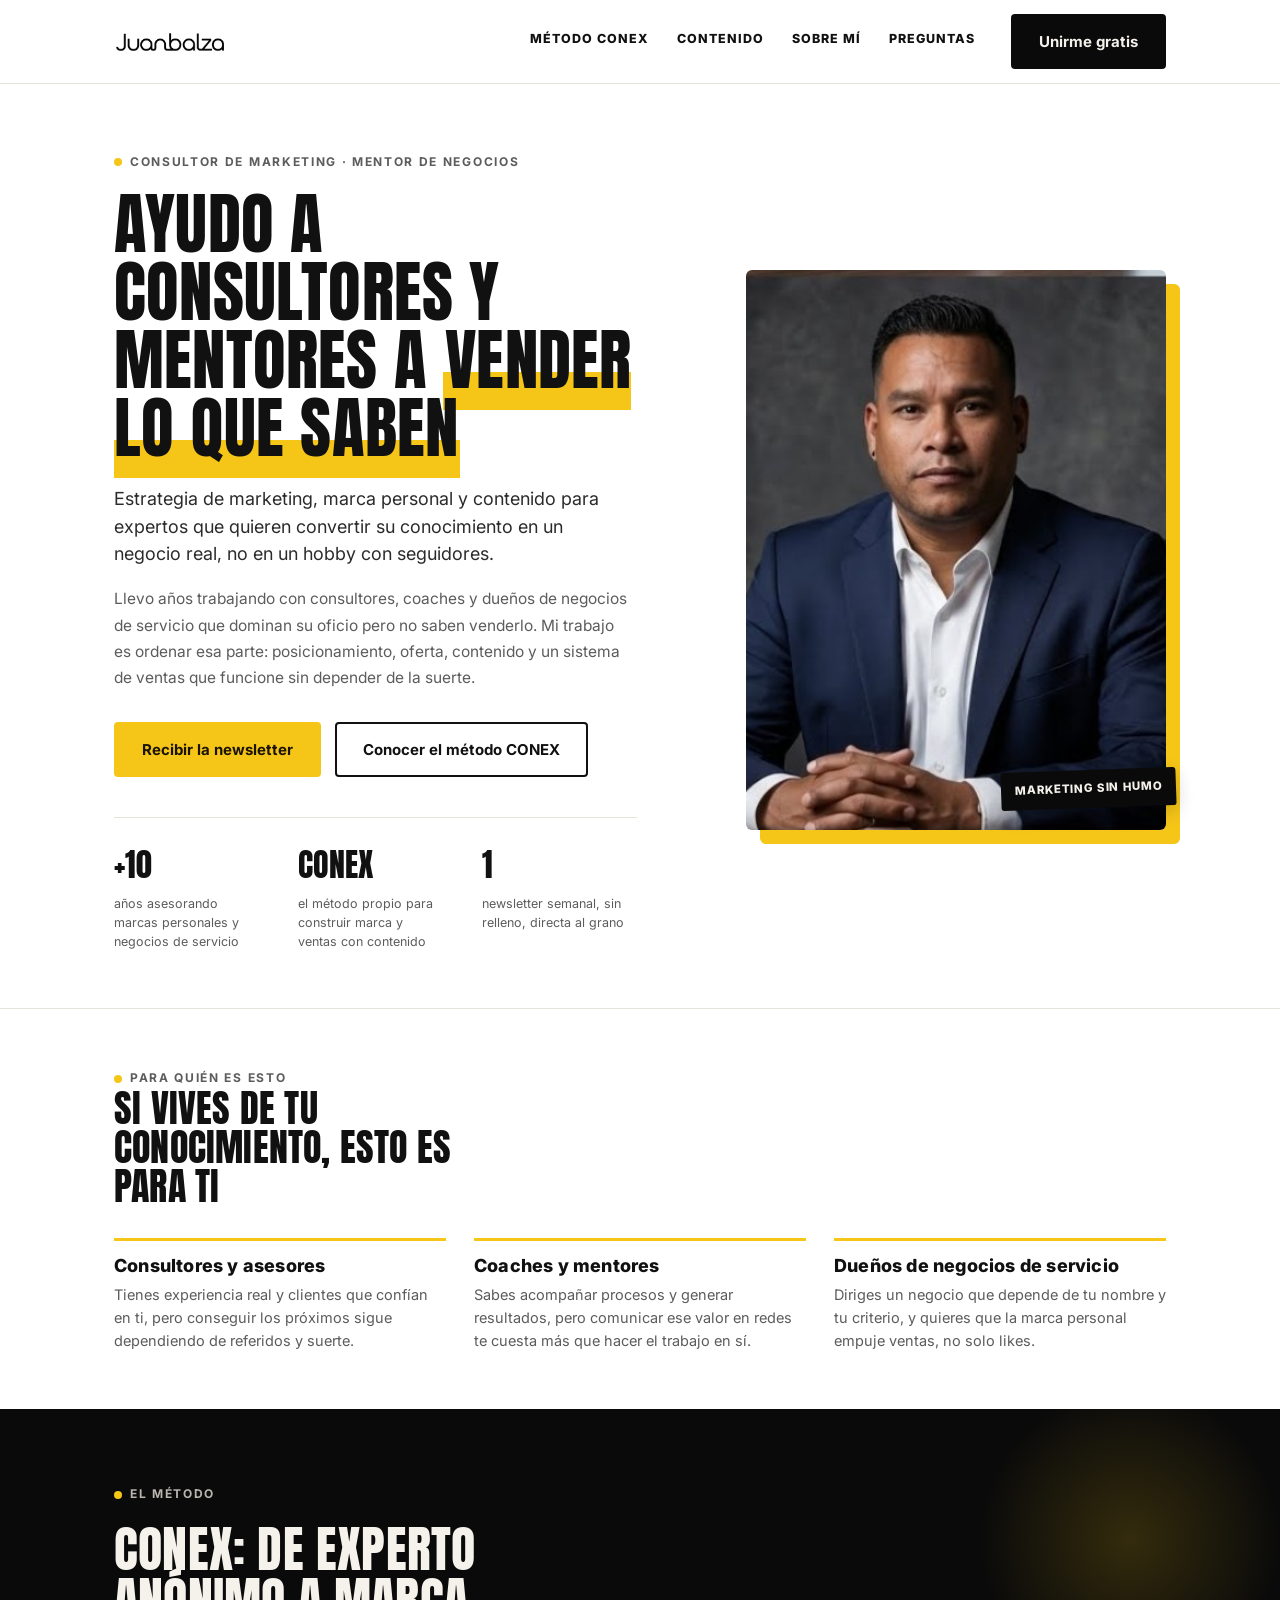
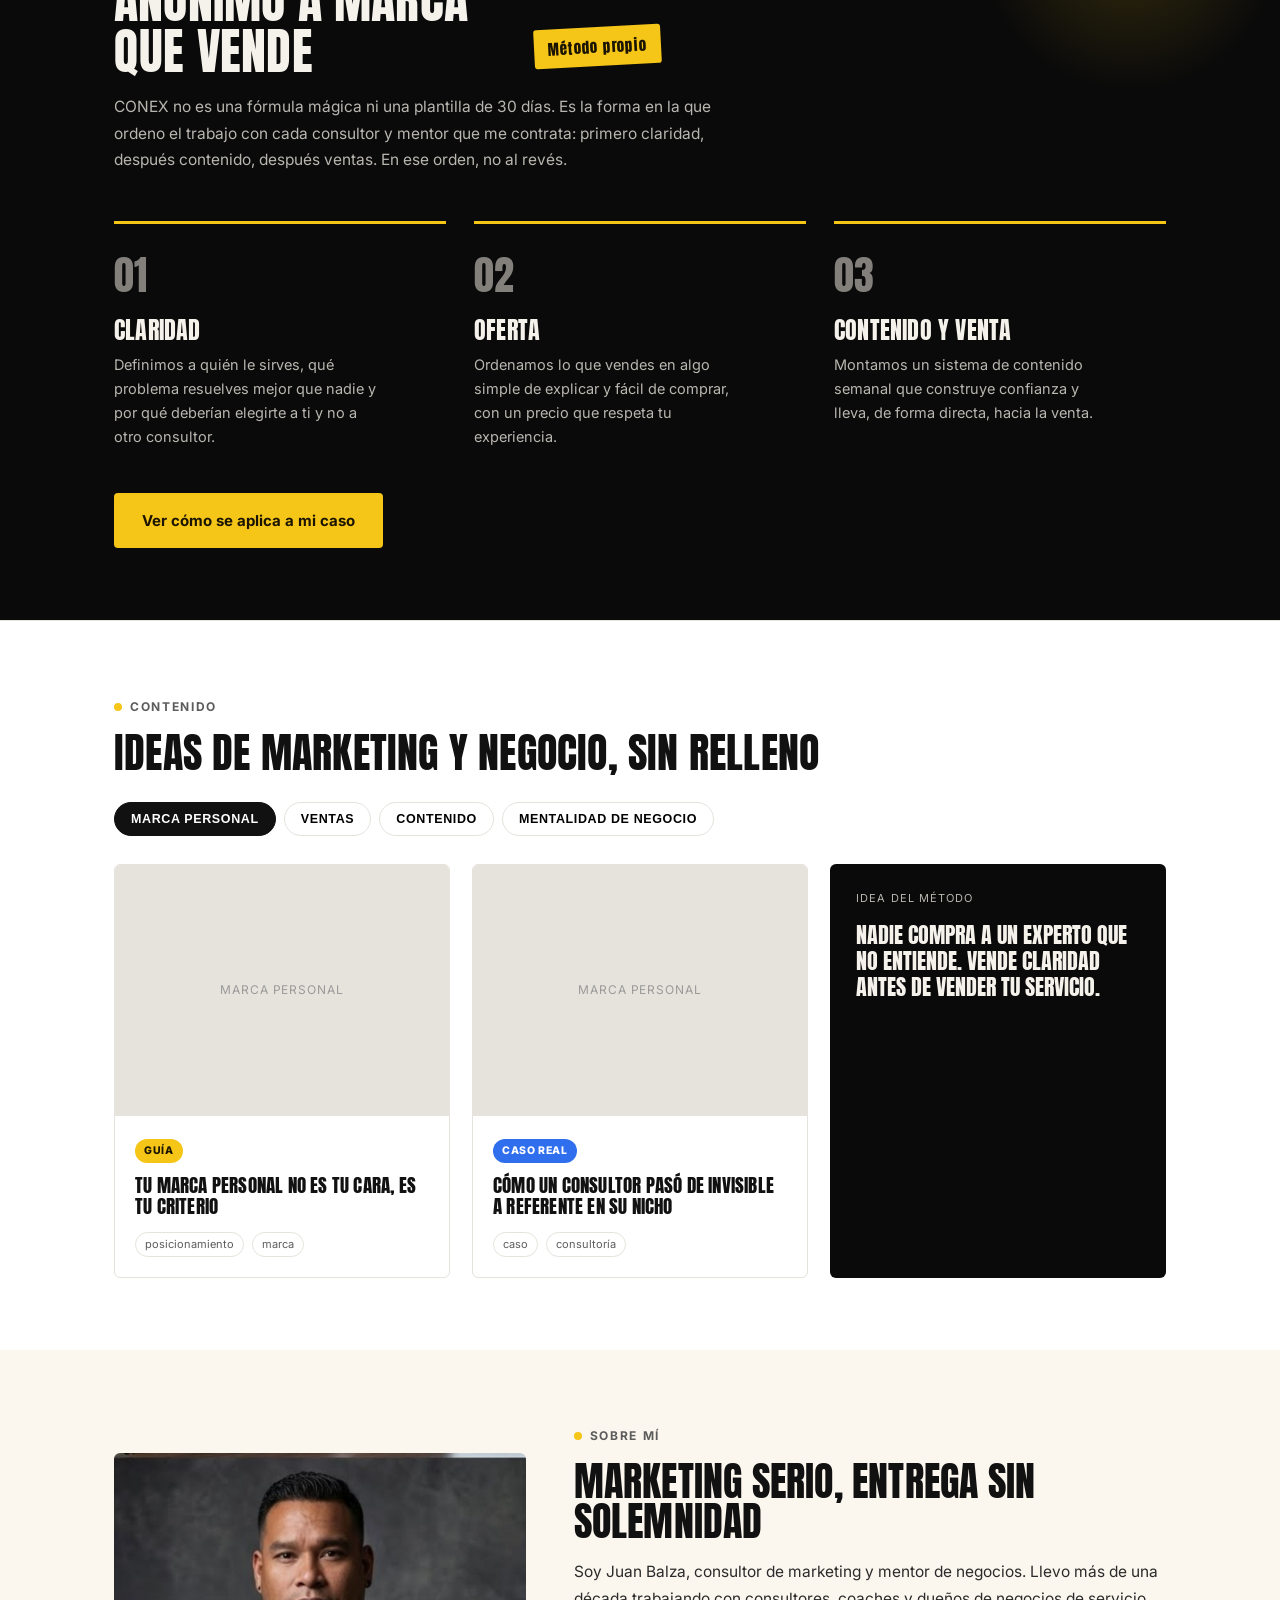
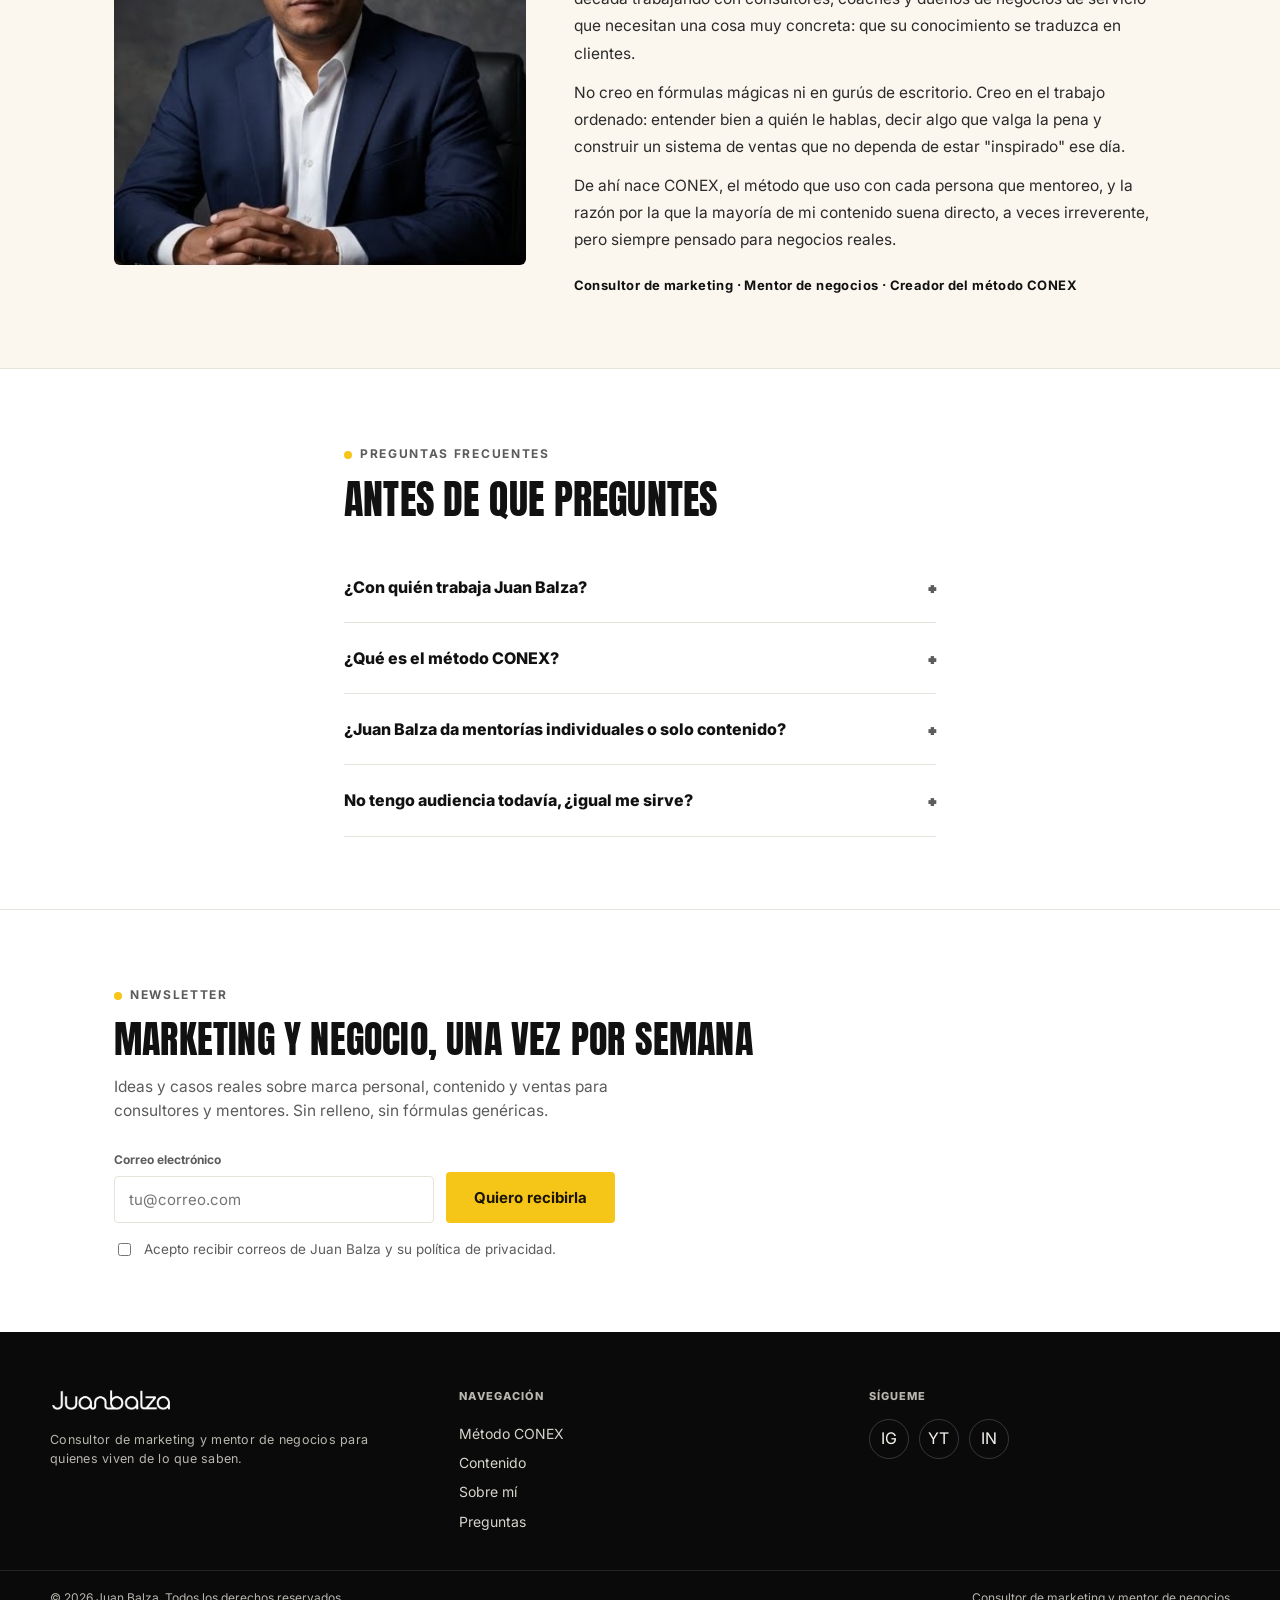
==== website/index.html @ ef77d27c "Reemplaza placeholder por el sitio real de juanbalza.com - Sitio principal (website/) autosuficiente" ====
<!doctype html>
<html lang="es">
<head>
<meta charset="UTF-8">
<meta name="viewport" content="width=device-width, initial-scale=1">
<title>Juan Balza — Consultor y mentor de marketing y negocios</title>
<meta name="description" content="Juan Balza ayuda a consultores, coaches y dueños de negocio a construir una marca personal que vende: estrategia de marketing, contenido y el método CONEX para convertir audiencia en clientes.">
<link rel="canonical" href="https://www.juanbalza.com/">

<meta property="og:type" content="website">
<meta property="og:site_name" content="Juan Balza">
<meta property="og:title" content="Juan Balza — Consultor y mentor de marketing y negocios">
<meta property="og:description" content="Estrategia de marketing, marca personal y el método CONEX para consultores, coaches y dueños de negocio que quieren vender lo que saben.">
<meta property="og:url" content="https://www.juanbalza.com/">
<meta property="og:image" content="https://www.juanbalza.com/assets/og-image.jpg">
<meta property="og:image:width" content="1200">
<meta property="og:image:height" content="630">
<meta property="og:locale" content="es_ES">
<meta name="twitter:card" content="summary_large_image">
<meta name="twitter:title" content="Juan Balza — Consultor y mentor de marketing y negocios">
<meta name="twitter:description" content="Estrategia de marketing, marca personal y el método CONEX para consultores, coaches y dueños de negocio que quieren vender lo que saben.">
<meta name="twitter:image" content="https://www.juanbalza.com/assets/og-image.jpg">

<link rel="icon" type="image/png" sizes="32x32" href="/assets/icons/favicon-32.png">
<link rel="icon" type="image/png" sizes="16x16" href="/assets/icons/favicon-16.png">
<link rel="apple-touch-icon" sizes="192x192" href="/assets/icons/favicon-192.png">
<link rel="icon" type="image/png" sizes="512x512" href="/assets/icons/favicon-512.png">

<link rel="preconnect" href="https://fonts.googleapis.com">
<link rel="preconnect" href="https://fonts.gstatic.com" crossorigin>
<link href="https://fonts.googleapis.com/css2?family=Anton&family=Inter:wght@400;500;600;700;800&display=swap" rel="stylesheet">

<link rel="stylesheet" href="styles.css">

<script type="application/ld+json">
{
  "@context": "https://schema.org",
  "@type": "Person",
  "name": "Juan Balza",
  "url": "https://www.juanbalza.com/",
  "image": "https://www.juanbalza.com/assets/og-image.jpg",
  "jobTitle": "Consultor de marketing y mentor de negocios",
  "description": "Consultor de marketing y mentor de negocios especializado en marca personal, estrategia de contenido y ventas para consultores y expertos.",
  "sameAs": [],
  "knowsAbout": ["Marketing digital", "Marca personal", "Estrategia de contenido", "Ventas para consultores", "Mentoría de negocios"]
}
</script>
<script type="application/ld+json">
{
  "@context": "https://schema.org",
  "@type": "FAQPage",
  "mainEntity": [
    {
      "@type": "Question",
      "name": "¿Con quién trabaja Juan Balza?",
      "acceptedAnswer": { "@type": "Answer", "text": "Con consultores, coaches, mentores y dueños de negocio de servicios que ya tienen conocimiento y experiencia, pero les cuesta convertir eso en una marca personal que venda de forma constante." }
    },
    {
      "@type": "Question",
      "name": "¿Qué es el método CONEX?",
      "acceptedAnswer": { "@type": "Answer", "text": "CONEX es el método de Juan Balza para construir marca personal y negocio con contenido: define tu posicionamiento, ordena tu oferta y monta un sistema de contenido que atrae y convierte clientes de forma predecible." }
    },
    {
      "@type": "Question",
      "name": "¿Juan Balza da mentorías individuales o solo contenido?",
      "acceptedAnswer": { "@type": "Answer", "text": "Ambas cosas. Comparte estrategia y casos reales en contenido semanal, y trabaja de forma más cercana con un grupo reducido de consultores y mentores a través de mentoría y programas específicos." }
    },
    {
      "@type": "Question",
      "name": "No tengo audiencia todavía, ¿igual me sirve?",
      "acceptedAnswer": { "@type": "Answer", "text": "Sí. La mayoría de quienes empiezan con Juan Balza arrancan sin audiencia o con una muy pequeña. El método está pensado para construir desde cero con enfoque, no para gente que ya vive de las redes." }
    }
  ]
}
</script>
</head>
<body>
<a class="skip-link" href="#main">Saltar al contenido</a>

<header class="site-header">
  <div class="wrap">
    <a href="/" aria-label="Juan Balza — inicio">
      <img class="logo-mark" src="assets/logo/juanbalza-wordmark.png" alt="Juan Balza">
    </a>
    <nav class="site-nav">
      <div class="site-nav-links">
        <a href="#metodo">Método CONEX</a>
        <a href="#contenido">Contenido</a>
        <a href="#sobre-mi">Sobre mí</a>
        <a href="#preguntas">Preguntas</a>
      </div>
    </nav>
    <a class="btn btn-dark" href="#newsletter">Unirme gratis</a>
  </div>
</header>

<main id="main">

  <!-- ================= HERO ================= -->
  <section class="hero">
    <div class="wrap">
      <div class="hero-copy-col">
        <span class="eyebrow">Consultor de marketing · Mentor de negocios</span>
        <h1>Ayudo a consultores y mentores a <span class="highlight">vender lo que saben</span></h1>
        <p class="hero-lede">Estrategia de marketing, marca personal y contenido para expertos que quieren convertir su conocimiento en un negocio real, no en un hobby con seguidores.</p>
        <p class="hero-copy">Llevo años trabajando con consultores, coaches y dueños de negocios de servicio que dominan su oficio pero no saben venderlo. Mi trabajo es ordenar esa parte: posicionamiento, oferta, contenido y un sistema de ventas que funcione sin depender de la suerte.</p>
        <div class="hero-ctas">
          <a class="btn btn-accent" href="#newsletter">Recibir la newsletter</a>
          <a class="btn btn-outline" href="#metodo">Conocer el método CONEX</a>
        </div>
        <div class="hero-stats">
          <div>
            <div class="num">+10</div>
            <div class="lbl">años asesorando marcas personales y negocios de servicio</div>
          </div>
          <div>
            <div class="num">CONEX</div>
            <div class="lbl">el método propio para construir marca y ventas con contenido</div>
          </div>
          <div>
            <div class="num">1</div>
            <div class="lbl">newsletter semanal, sin relleno, directa al grano</div>
          </div>
        </div>
      </div>
      <div class="hero-photo">
        <img src="assets/photos/portrait-hero.jpg" alt="Juan Balza, consultor de marketing y mentor de negocios">
        <span class="hero-badge">Marketing sin humo</span>
      </div>
    </div>
  </section>

  <!-- ================= AUDIENCE ================= -->
  <section class="audience" aria-label="Para quién es este trabajo">
    <div class="wrap">
      <span class="eyebrow">Para quién es esto</span>
      <h2>Si vives de tu conocimiento, esto es para ti</h2>
      <div class="audience-grid">
        <div class="audience-item">
          <h3>Consultores y asesores</h3>
          <p>Tienes experiencia real y clientes que confían en ti, pero conseguir los próximos sigue dependiendo de referidos y suerte.</p>
        </div>
        <div class="audience-item">
          <h3>Coaches y mentores</h3>
          <p>Sabes acompañar procesos y generar resultados, pero comunicar ese valor en redes te cuesta más que hacer el trabajo en sí.</p>
        </div>
        <div class="audience-item">
          <h3>Dueños de negocios de servicio</h3>
          <p>Diriges un negocio que depende de tu nombre y tu criterio, y quieres que la marca personal empuje ventas, no solo likes.</p>
        </div>
      </div>
    </div>
  </section>

  <!-- ================= CONEX (dark) ================= -->
  <section class="conex" id="metodo">
    <div class="conex-glow" aria-hidden="true"></div>
    <div class="wrap">
      <span class="eyebrow on-dark">El método</span>
      <div class="conex-head">
        <h2>CONEX: de experto anónimo a marca que vende</h2>
        <span class="conex-sticker">Método propio</span>
      </div>
      <p class="conex-intro">CONEX no es una fórmula mágica ni una plantilla de 30 días. Es la forma en la que ordeno el trabajo con cada consultor y mentor que me contrata: primero claridad, después contenido, después ventas. En ese orden, no al revés.</p>
      <div class="conex-steps">
        <div class="conex-step">
          <div class="n">01</div>
          <h3>Claridad</h3>
          <p>Definimos a quién le sirves, qué problema resuelves mejor que nadie y por qué deberían elegirte a ti y no a otro consultor.</p>
        </div>
        <div class="conex-step">
          <div class="n">02</div>
          <h3>Oferta</h3>
          <p>Ordenamos lo que vendes en algo simple de explicar y fácil de comprar, con un precio que respeta tu experiencia.</p>
        </div>
        <div class="conex-step">
          <div class="n">03</div>
          <h3>Contenido y venta</h3>
          <p>Montamos un sistema de contenido semanal que construye confianza y lleva, de forma directa, hacia la venta.</p>
        </div>
      </div>
      <div class="conex-cta">
        <a class="btn btn-accent" href="#newsletter">Ver cómo se aplica a mi caso</a>
      </div>
    </div>
  </section>

  <!-- ================= CONTENT GRID ================= -->
  <section class="content-section" id="contenido">
    <div class="wrap">
      <span class="eyebrow">Contenido</span>
      <h2>Ideas de marketing y negocio, sin relleno</h2>
      <div class="content-tabs" role="tablist" aria-label="Categorías de contenido">
        <button class="tab-btn" data-tab="marca" role="tab" aria-selected="true">Marca personal</button>
        <button class="tab-btn" data-tab="ventas" role="tab" aria-selected="false">Ventas</button>
        <button class="tab-btn" data-tab="contenido" role="tab" aria-selected="false">Contenido</button>
        <button class="tab-btn" data-tab="mentalidad" role="tab" aria-selected="false">Mentalidad de negocio</button>
      </div>

      <div class="card-grid" data-panel="marca">
        <article class="post-card">
          <div class="thumb">Marca personal</div>
          <div class="body">
            <span class="badge">Guía</span>
            <h4>Tu marca personal no es tu cara, es tu criterio</h4>
            <div class="post-tags"><span>posicionamiento</span><span>marca</span></div>
          </div>
        </article>
        <article class="post-card">
          <div class="thumb">Marca personal</div>
          <div class="body">
            <span class="badge blue">Caso real</span>
            <h4>Cómo un consultor pasó de invisible a referente en su nicho</h4>
            <div class="post-tags"><span>caso</span><span>consultoría</span></div>
          </div>
        </article>
        <div class="quote-card">
          <div>
            <div class="lbl">Idea del método</div>
            <blockquote>Nadie compra a un experto que no entiende. Vende claridad antes de vender tu servicio.</blockquote>
          </div>
        </div>
      </div>

      <div class="card-grid" data-panel="ventas" hidden>
        <article class="post-card">
          <div class="thumb">Ventas</div>
          <div class="body">
            <span class="badge red">Estrategia</span>
            <h4>El precio no es tu problema, tu oferta sí</h4>
            <div class="post-tags"><span>oferta</span><span>precio</span></div>
          </div>
        </article>
        <article class="post-card">
          <div class="thumb">Ventas</div>
          <div class="body">
            <span class="badge">Guía</span>
            <h4>Vender por DM sin sonar desesperado</h4>
            <div class="post-tags"><span>ventas</span><span>redes</span></div>
          </div>
        </article>
        <div class="quote-card">
          <div>
            <div class="lbl">Idea del método</div>
            <blockquote>Vender es una consecuencia de comunicar bien, no un evento aparte.</blockquote>
          </div>
        </div>
      </div>

      <div class="card-grid" data-panel="contenido" hidden>
        <article class="post-card">
          <div class="thumb">Contenido</div>
          <div class="body">
            <span class="badge blue">Sistema</span>
            <h4>El calendario de contenido que uso con mis mentorías</h4>
            <div class="post-tags"><span>contenido</span><span>sistema</span></div>
          </div>
        </article>
        <article class="post-card">
          <div class="thumb">Contenido</div>
          <div class="body">
            <span class="badge">Guía</span>
            <h4>De la experiencia al post: cómo encontrar temas sin quedarte en blanco</h4>
            <div class="post-tags"><span>ideas</span><span>redes</span></div>
          </div>
        </article>
        <div class="quote-card">
          <div>
            <div class="lbl">Idea del método</div>
            <blockquote>El contenido no es para gustar, es para filtrar a quién le sirves y a quién no.</blockquote>
          </div>
        </div>
      </div>

      <div class="card-grid" data-panel="mentalidad" hidden>
        <article class="post-card">
          <div class="thumb">Mentalidad</div>
          <div class="body">
            <span class="badge red">Opinión</span>
            <h4>Dejar de cobrar por hora es una decisión de negocio, no de precio</h4>
            <div class="post-tags"><span>negocio</span><span>mentalidad</span></div>
          </div>
        </article>
        <article class="post-card">
          <div class="thumb">Mentalidad</div>
          <div class="body">
            <span class="badge">Guía</span>
            <h4>Por qué la mayoría de consultores no escalan (y no es por falta de talento)</h4>
            <div class="post-tags"><span>escalar</span><span>negocio</span></div>
          </div>
        </article>
        <div class="quote-card">
          <div>
            <div class="lbl">Idea del método</div>
            <blockquote>Tu negocio crece cuando dejas de venderte a ti y empiezas a vender un sistema.</blockquote>
          </div>
        </div>
      </div>
    </div>
  </section>

  <!-- ================= ABOUT (cream, deliberado) ================= -->
  <section class="about" id="sobre-mi">
    <div class="wrap">
      <div class="about-photo">
        <img src="assets/photos/portrait-hero.jpg" alt="Juan Balza">
      </div>
      <div class="about-copy">
        <span class="eyebrow">Sobre mí</span>
        <h2>Marketing serio, entrega sin solemnidad</h2>
        <p>Soy Juan Balza, consultor de marketing y mentor de negocios. Llevo más de una década trabajando con consultores, coaches y dueños de negocios de servicio que necesitan una cosa muy concreta: que su conocimiento se traduzca en clientes.</p>
        <p>No creo en fórmulas mágicas ni en gurús de escritorio. Creo en el trabajo ordenado: entender bien a quién le hablas, decir algo que valga la pena y construir un sistema de ventas que no dependa de estar "inspirado" ese día.</p>
        <p>De ahí nace CONEX, el método que uso con cada persona que mentoreo, y la razón por la que la mayoría de mi contenido suena directo, a veces irreverente, pero siempre pensado para negocios reales.</p>
        <div class="about-cred">Consultor de marketing · Mentor de negocios · Creador del método CONEX</div>
      </div>
    </div>
  </section>

  <!-- ================= FAQ ================= -->
  <section class="faq" id="preguntas">
    <div class="wrap-narrow">
      <span class="eyebrow">Preguntas frecuentes</span>
      <h2>Antes de que preguntes</h2>
      <div class="faq-list">
        <details class="faq-item">
          <summary>¿Con quién trabaja Juan Balza?</summary>
          <p>Con consultores, coaches, mentores y dueños de negocio de servicios que ya tienen conocimiento y experiencia, pero les cuesta convertir eso en una marca personal que venda de forma constante.</p>
        </details>
        <details class="faq-item">
          <summary>¿Qué es el método CONEX?</summary>
          <p>CONEX es el método de Juan Balza para construir marca personal y negocio con contenido: define tu posicionamiento, ordena tu oferta y monta un sistema de contenido que atrae y convierte clientes de forma predecible.</p>
        </details>
        <details class="faq-item">
          <summary>¿Juan Balza da mentorías individuales o solo contenido?</summary>
          <p>Ambas cosas. Comparte estrategia y casos reales en contenido semanal, y trabaja de forma más cercana con un grupo reducido de consultores y mentores a través de mentoría y programas específicos.</p>
        </details>
        <details class="faq-item">
          <summary>No tengo audiencia todavía, ¿igual me sirve?</summary>
          <p>Sí. La mayoría de quienes empiezan con Juan Balza arrancan sin audiencia o con una muy pequeña. El método está pensado para construir desde cero con enfoque, no para gente que ya vive de las redes.</p>
        </details>
      </div>
    </div>
  </section>

  <!-- ================= NEWSLETTER ================= -->
  <section class="newsletter" id="newsletter">
    <div class="wrap">
      <span class="eyebrow">Newsletter</span>
      <h2>Marketing y negocio, una vez por semana</h2>
      <p class="newsletter-copy">Ideas y casos reales sobre marca personal, contenido y ventas para consultores y mentores. Sin relleno, sin fórmulas genéricas.</p>
      <form class="newsletter-form" id="newsletter-form">
        <div class="field">
          <label for="nl-email">Correo electrónico</label>
          <input id="nl-email" name="email" type="email" placeholder="tu@correo.com" required>
        </div>
        <button class="btn btn-accent" type="submit">Quiero recibirla</button>
      </form>
      <label class="consent">
        <input type="checkbox" id="nl-consent" required>
        Acepto recibir correos de Juan Balza y su política de privacidad.
      </label>
      <div class="toast" id="nl-toast" hidden>Listo. Revisa tu correo para confirmar la suscripción.</div>
    </div>
  </section>

</main>

<footer class="site-footer">
  <div class="wrap">
    <div class="footer-col">
      <img class="footer-logo" src="assets/logo/juanbalza-wordmark.png" alt="Juan Balza">
      <p class="footer-tag">Consultor de marketing y mentor de negocios para quienes viven de lo que saben.</p>
    </div>
    <div class="footer-col">
      <div class="footer-eyebrow">Navegación</div>
      <ul class="footer-list">
        <li><a href="#metodo">Método CONEX</a></li>
        <li><a href="#contenido">Contenido</a></li>
        <li><a href="#sobre-mi">Sobre mí</a></li>
        <li><a href="#preguntas">Preguntas</a></li>
      </ul>
    </div>
    <div class="footer-col">
      <div class="footer-eyebrow">Sígueme</div>
      <div class="social-row">
        <a href="#" aria-label="Instagram">IG</a>
        <a href="#" aria-label="YouTube">YT</a>
        <a href="#" aria-label="LinkedIn">IN</a>
      </div>
    </div>
  </div>
  <div class="footer-bottom">
    <div class="wrap">
      <span>© <span id="year"></span> Juan Balza. Todos los derechos reservados.</span>
      <span>Consultor de marketing y mentor de negocios</span>
    </div>
  </div>
</footer>

<script>
  document.getElementById('year').textContent = new Date().getFullYear();

  // Tabs
  var tabs = document.querySelectorAll('.tab-btn');
  var panels = document.querySelectorAll('[data-panel]');
  tabs.forEach(function (btn) {
    btn.addEventListener('click', function () {
      tabs.forEach(function (b) { b.setAttribute('aria-selected', 'false'); });
      btn.setAttribute('aria-selected', 'true');
      var target = btn.getAttribute('data-tab');
      panels.forEach(function (p) {
        p.hidden = p.getAttribute('data-panel') !== target;
      });
    });
  });

  // Newsletter form (client-side only demo)
  var form = document.getElementById('newsletter-form');
  var toast = document.getElementById('nl-toast');
  if (form) {
    form.addEventListener('submit', function (e) {
      e.preventDefault();
      toast.hidden = false;
      form.reset();
    });
  }
</script>
</body>
</html>
---- website/styles.css ----
/* ==========================================================================
   Juan Balza — juanbalza.com
   Consultor de marketing y mentor de negocios
   ========================================================================== */

:root {
  --white: #ffffff;
  --cream: #fbf6ee;
  --ink-900: #111111;
  --ink-700: #2b2b2b;
  --ink-500: #5c5c5c;
  --ink-300: #9a9a9a;
  --ink-150: #e6e3dd;
  --carbon: #0a0a0a;
  --carbon-soft: #1a1a1a;
  --on-dark: #f5f2ec;
  --on-dark-muted: #b9b6b0;
  --accent: #f5c518;
  --accent-ink: #1a1400;

  --font-display: 'Anton', 'Arial Narrow', sans-serif;
  --font-body: 'Inter', -apple-system, BlinkMacSystemFont, 'Segoe UI', sans-serif;

  --container: 1180px;
  --container-narrow: 720px;
  --margin-page: clamp(20px, 5vw, 64px);

  --radius: 4px;
}

* { box-sizing: border-box; }

html { scroll-behavior: smooth; }

body {
  margin: 0;
  background: var(--white);
  color: var(--ink-900);
  font-family: var(--font-body);
  font-size: 16px;
  line-height: 1.55;
  -webkit-font-smoothing: antialiased;
}

img { max-width: 100%; display: block; }

a { color: inherit; text-decoration: none; }

.wrap {
  max-width: var(--container);
  margin: 0 auto;
  padding-left: var(--margin-page);
  padding-right: var(--margin-page);
}

.wrap-narrow {
  max-width: var(--container-narrow);
  margin: 0 auto;
  padding-left: var(--margin-page);
  padding-right: var(--margin-page);
}

h1, h2, h3, h4 {
  font-family: var(--font-display);
  text-transform: uppercase;
  font-weight: 400;
  letter-spacing: 0.2px;
  line-height: 1.02;
  margin: 0;
}

p { margin: 0; }

.eyebrow {
  display: inline-flex;
  align-items: center;
  gap: 8px;
  font-size: 12px;
  font-weight: 700;
  letter-spacing: 0.14em;
  text-transform: uppercase;
  color: var(--ink-500);
}
.eyebrow::before {
  content: '';
  width: 8px;
  height: 8px;
  background: var(--accent);
  border-radius: 50%;
  flex: none;
}
.eyebrow.on-dark { color: var(--on-dark-muted); }

.highlight {
  background: linear-gradient(transparent 62%, var(--accent) 0);
  padding: 0 2px;
}

/* ---------- buttons ---------- */
.btn {
  display: inline-flex;
  align-items: center;
  gap: 10px;
  font-family: var(--font-body);
  font-weight: 700;
  font-size: 15px;
  padding: 14px 26px;
  border-radius: var(--radius);
  border: 2px solid transparent;
  cursor: pointer;
  transition: transform .15s ease, background .15s ease, color .15s ease;
}
.btn:hover { transform: translateY(-1px); }
.btn-accent { background: var(--accent); color: var(--accent-ink); }
.btn-accent:hover { background: #ffd23f; }
.btn-dark { background: var(--carbon); color: var(--on-dark); }
.btn-dark:hover { background: #000; }
.btn-outline { border-color: var(--ink-900); color: var(--ink-900); background: transparent; }
.btn-outline:hover { background: var(--ink-900); color: var(--white); }
.btn-outline-dark { border-color: var(--on-dark-muted); color: var(--on-dark); background: transparent; }
.btn-outline-dark:hover { border-color: var(--on-dark); background: rgba(255,255,255,.06); }

/* ---------- header ---------- */
.site-header {
  position: sticky;
  top: 0;
  z-index: 40;
  background: rgba(255,255,255,.92);
  backdrop-filter: saturate(180%) blur(8px);
  border-bottom: 1px solid var(--ink-150);
}
.site-header .wrap {
  display: flex;
  align-items: center;
  gap: 36px;
  padding-top: 14px;
  padding-bottom: 14px;
}
.logo-mark { height: 22px; width: auto; }
.site-nav { display: flex; align-items: center; margin-left: auto; }
.site-nav-links { display: flex; align-items: center; gap: 28px; }
.site-nav a {
  font-size: 12.5px;
  font-weight: 800;
  letter-spacing: 0.08em;
  text-transform: uppercase;
  padding-bottom: 3px;
  border-bottom: 2px solid transparent;
}
.site-nav a:hover { border-color: var(--accent); }
.nav-toggle { display: none; }

@media (max-width: 760px) {
  .site-nav-links { display: none; }
}

/* ---------- hero ---------- */
.hero {
  padding: 64px 0 56px;
}
.hero .wrap {
  display: grid;
  grid-template-columns: 1.05fr .95fr;
  gap: 56px;
  align-items: center;
}
.hero h1 {
  font-size: clamp(38px, 5.2vw, 68px);
  margin-top: 18px;
}
.hero-lede {
  margin-top: 22px;
  font-size: 18px;
  color: var(--ink-700);
  max-width: 46ch;
}
.hero-copy {
  margin-top: 18px;
  font-size: 15.5px;
  color: var(--ink-500);
  max-width: 52ch;
  line-height: 1.7;
}
.hero-ctas { display: flex; gap: 14px; margin-top: 30px; flex-wrap: wrap; }
.hero-stats {
  display: flex;
  gap: 40px;
  margin-top: 40px;
  padding-top: 22px;
  border-top: 1px solid var(--ink-150);
  flex-wrap: wrap;
}
.hero-stats .num {
  font-family: var(--font-display);
  font-size: 32px;
}
.hero-stats .lbl {
  font-size: 12.5px;
  color: var(--ink-500);
  max-width: 18ch;
  margin-top: 4px;
}
.hero-photo { position: relative; justify-self: end; width: 100%; max-width: 420px; }
.hero-photo img {
  width: 100%;
  aspect-ratio: 3/4;
  object-fit: cover;
  border-radius: 6px;
  box-shadow: 14px 14px 0 var(--accent);
}
.hero-badge {
  position: absolute;
  right: -10px;
  bottom: 22px;
  background: var(--carbon);
  color: var(--on-dark);
  font-size: 11.5px;
  font-weight: 800;
  letter-spacing: 0.06em;
  text-transform: uppercase;
  padding: 10px 14px;
  border-radius: 3px;
  transform: rotate(-2deg);
  box-shadow: 0 6px 18px rgba(0,0,0,.18);
}

@media (max-width: 860px) {
  .hero .wrap { grid-template-columns: 1fr; }
  .hero-photo { justify-self: start; max-width: 320px; }
}

/* ---------- audience / intro band ---------- */
.audience {
  background: var(--white);
  border-top: 1px solid var(--ink-150);
  padding: 56px 0;
}
.audience h2 { font-size: clamp(26px, 3vw, 38px); max-width: 22ch; }
.audience-grid {
  margin-top: 32px;
  display: grid;
  grid-template-columns: repeat(3, 1fr);
  gap: 28px;
}
.audience-item {
  border-top: 3px solid var(--accent);
  padding-top: 16px;
}
.audience-item h3 {
  font-size: 18px;
  text-transform: none;
  font-family: var(--font-body);
  font-weight: 800;
}
.audience-item p {
  margin-top: 8px;
  font-size: 14.5px;
  color: var(--ink-500);
  line-height: 1.6;
}
@media (max-width: 760px) { .audience-grid { grid-template-columns: 1fr; } }

/* ---------- CONEX (dark) ---------- */
.conex {
  background: var(--carbon);
  color: var(--on-dark);
  position: relative;
  overflow: hidden;
  padding: 72px 0;
}
.conex-glow {
  position: absolute;
  right: -60px;
  top: -80px;
  width: 420px;
  height: 420px;
  background: radial-gradient(closest-side, var(--accent), transparent 72%);
  opacity: .18;
  pointer-events: none;
}
.conex-head {
  display: flex;
  align-items: flex-end;
  gap: 20px;
  flex-wrap: wrap;
  margin-top: 18px;
  position: relative;
}
.conex h2 {
  font-size: clamp(30px, 4vw, 50px);
  max-width: 16ch;
}
.conex-sticker {
  background: var(--accent);
  color: var(--accent-ink);
  font-family: var(--font-display);
  font-size: 15px;
  letter-spacing: .06em;
  padding: 8px 14px;
  border-radius: 3px;
  transform: rotate(-3deg);
  margin-bottom: 10px;
}
.conex-intro {
  margin-top: 18px;
  color: var(--on-dark-muted);
  max-width: 60ch;
  font-size: 15.5px;
  line-height: 1.7;
  position: relative;
}
.conex-steps {
  display: grid;
  grid-template-columns: repeat(3, 1fr);
  gap: 28px;
  margin-top: 48px;
  position: relative;
}
.conex-step { border-top: 3px solid var(--accent); padding-top: 20px; }
.conex-step .n {
  font-family: var(--font-display);
  font-size: 40px;
  color: var(--cream);
  opacity: .5;
}
.conex-step h3 {
  font-size: 24px;
  margin-top: 12px;
}
.conex-step p {
  margin-top: 10px;
  font-size: 14.5px;
  color: var(--on-dark-muted);
  max-width: 30ch;
  line-height: 1.65;
}
.conex-cta { margin-top: 44px; position: relative; }
@media (max-width: 760px) { .conex-steps { grid-template-columns: 1fr; } }

/* ---------- content grid ---------- */
.content-section { padding: 72px 0; border-top: 1px solid var(--ink-150); }
.content-section h2 { font-size: clamp(26px, 3.4vw, 42px); margin-top: 14px; }
.content-tabs {
  display: flex;
  gap: 8px;
  margin-top: 28px;
  flex-wrap: wrap;
}
.tab-btn {
  font-size: 12.5px;
  font-weight: 800;
  letter-spacing: .05em;
  text-transform: uppercase;
  padding: 9px 16px;
  border-radius: 999px;
  border: 1px solid var(--ink-150);
  background: var(--white);
  cursor: pointer;
}
.tab-btn[aria-selected="true"] { background: var(--ink-900); color: var(--white); border-color: var(--ink-900); }
.card-grid {
  display: grid;
  grid-template-columns: repeat(3, 1fr);
  gap: 22px;
  margin-top: 28px;
}
.post-card {
  border: 1px solid var(--ink-150);
  border-radius: 6px;
  overflow: hidden;
}
.post-card .thumb {
  aspect-ratio: 4/3;
  background: var(--ink-150);
  display: flex;
  align-items: center;
  justify-content: center;
  color: var(--ink-300);
  font-size: 12px;
  letter-spacing: .08em;
  text-transform: uppercase;
}
.post-card .body { padding: 20px; }
.badge {
  display: inline-block;
  font-size: 10.5px;
  font-weight: 800;
  letter-spacing: .06em;
  text-transform: uppercase;
  padding: 4px 9px;
  border-radius: 999px;
  background: var(--accent);
  color: var(--accent-ink);
}
.badge.blue { background: #2f6fed; color: #fff; }
.badge.red { background: #e0392b; color: #fff; }
.post-card h4 {
  font-size: 19px;
  line-height: 1.12;
  margin-top: 12px;
  text-transform: uppercase;
}
.post-tags { display: flex; gap: 8px; margin-top: 14px; flex-wrap: wrap; }
.post-tags span {
  font-size: 11px;
  color: var(--ink-500);
  border: 1px solid var(--ink-150);
  padding: 3px 9px;
  border-radius: 999px;
}
.quote-card {
  background: var(--carbon);
  color: var(--on-dark);
  border-radius: 6px;
  padding: 26px;
  display: flex;
  flex-direction: column;
  justify-content: space-between;
}
.quote-card .lbl {
  font-size: 11px;
  letter-spacing: .1em;
  color: var(--on-dark-muted);
  text-transform: uppercase;
}
.quote-card blockquote {
  margin: 14px 0 0;
  font-family: var(--font-display);
  font-size: 22px;
  line-height: 1.2;
  text-transform: uppercase;
}
@media (max-width: 900px) { .card-grid { grid-template-columns: 1fr 1fr; } }
@media (max-width: 620px) { .card-grid { grid-template-columns: 1fr; } }

/* ---------- about (cream — used once, deliberately) ---------- */
.about {
  background: var(--cream);
  padding: 72px 0;
}
.about .wrap { display: grid; grid-template-columns: .82fr 1.18fr; gap: 48px; align-items: center; }
.about-photo img { border-radius: 6px; aspect-ratio: 1/1; object-fit: cover; }
.about h2 { font-size: clamp(26px, 3.2vw, 40px); margin-top: 14px; }
.about p { margin-top: 16px; font-size: 15.5px; line-height: 1.75; color: var(--ink-700); }
.about p + p { margin-top: 12px; }
.about-cred {
  margin-top: 22px;
  font-size: 13px;
  font-weight: 700;
  letter-spacing: .03em;
  color: var(--ink-900);
}
@media (max-width: 820px) {
  .about .wrap { grid-template-columns: 1fr; }
  .about-photo { max-width: 260px; }
}

/* ---------- FAQ ---------- */
.faq { padding: 72px 0; border-top: 1px solid var(--ink-150); }
.faq h2 { font-size: clamp(26px, 3.2vw, 40px); margin-top: 14px; }
.faq-list { margin-top: 32px; max-width: 760px; }
.faq-item {
  border-bottom: 1px solid var(--ink-150);
  padding: 18px 0;
}
.faq-item summary {
  cursor: pointer;
  font-weight: 800;
  font-size: 16px;
  list-style: none;
  display: flex;
  justify-content: space-between;
  align-items: center;
  gap: 12px;
}
.faq-item summary::-webkit-details-marker { display: none; }
.faq-item summary::after {
  content: '+';
  font-family: var(--font-display);
  font-size: 22px;
  color: var(--ink-500);
  flex: none;
}
.faq-item[open] summary::after { content: '\2212'; }
.faq-item p { margin-top: 12px; font-size: 14.5px; color: var(--ink-500); line-height: 1.7; max-width: 68ch; }

/* ---------- newsletter ---------- */
.newsletter { padding: 72px 0; background: var(--white); border-top: 1px solid var(--ink-150); position: relative; }
.newsletter h2 { font-size: clamp(26px, 3vw, 38px); margin-top: 14px; }
.newsletter-copy { margin-top: 16px; max-width: 52ch; color: var(--ink-500); font-size: 15.5px; }
.newsletter-form {
  margin-top: 28px;
  display: flex;
  gap: 12px;
  flex-wrap: wrap;
  align-items: flex-end;
}
.field { display: flex; flex-direction: column; gap: 6px; }
.field label { font-size: 12px; font-weight: 700; color: var(--ink-500); }
.field input {
  width: 320px;
  max-width: 100%;
  padding: 13px 14px;
  border: 1px solid var(--ink-150);
  border-radius: var(--radius);
  font-size: 15px;
  font-family: var(--font-body);
}
.field input:focus { outline: 2px solid var(--accent); outline-offset: 1px; }
.consent { margin-top: 16px; display: flex; align-items: center; gap: 10px; font-size: 13.5px; color: var(--ink-500); }
.toast {
  margin-top: 26px;
  border: 1px solid #bfe3c8;
  background: #f1faf3;
  color: #1c6b34;
  padding: 16px 18px;
  border-radius: 6px;
  font-size: 14.5px;
  max-width: 480px;
}
[hidden] { display: none !important; }

/* ---------- footer ---------- */
.site-footer { background: var(--carbon); color: var(--on-dark); }
.site-footer .wrap {
  padding: 56px 0 34px;
  display: flex;
  gap: 48px;
  flex-wrap: wrap;
}
.footer-col { flex: 1 1 200px; }
.footer-logo { height: 24px; filter: invert(1); }
.footer-tag { font-size: 12.5px; color: var(--on-dark-muted); margin-top: 18px; letter-spacing: .02em; }
.footer-eyebrow { font-size: 11px; font-weight: 800; letter-spacing: .1em; text-transform: uppercase; color: var(--on-dark-muted); }
.footer-list { list-style: none; padding: 0; margin: 14px 0 0; font-size: 14px; line-height: 2.1; color: #d7d4cd; }
.social-row { display: flex; gap: 10px; margin-top: 14px; }
.social-row a {
  width: 40px; height: 40px;
  border: 1px solid rgba(255,255,255,.18);
  border-radius: 999px;
  display: flex; align-items: center; justify-content: center;
}
.social-row a:hover { background: rgba(255,255,255,.08); }
.social-row img { width: 16px; height: 16px; filter: invert(1); }
.footer-bottom {
  border-top: 1px solid rgba(255,255,255,.1);
  padding: 18px 0;
}
.footer-bottom .wrap {
  padding: 0;
  display: flex;
  justify-content: space-between;
  flex-wrap: wrap;
  gap: 8px;
  font-size: 12px;
  color: var(--on-dark-muted);
}

/* ---------- skip link ---------- */
.skip-link {
  position: absolute;
  left: -999px;
  top: 0;
  background: var(--accent);
  color: var(--accent-ink);
  padding: 10px 16px;
  z-index: 100;
  font-weight: 700;
}
.skip-link:focus { left: 12px; top: 12px; }
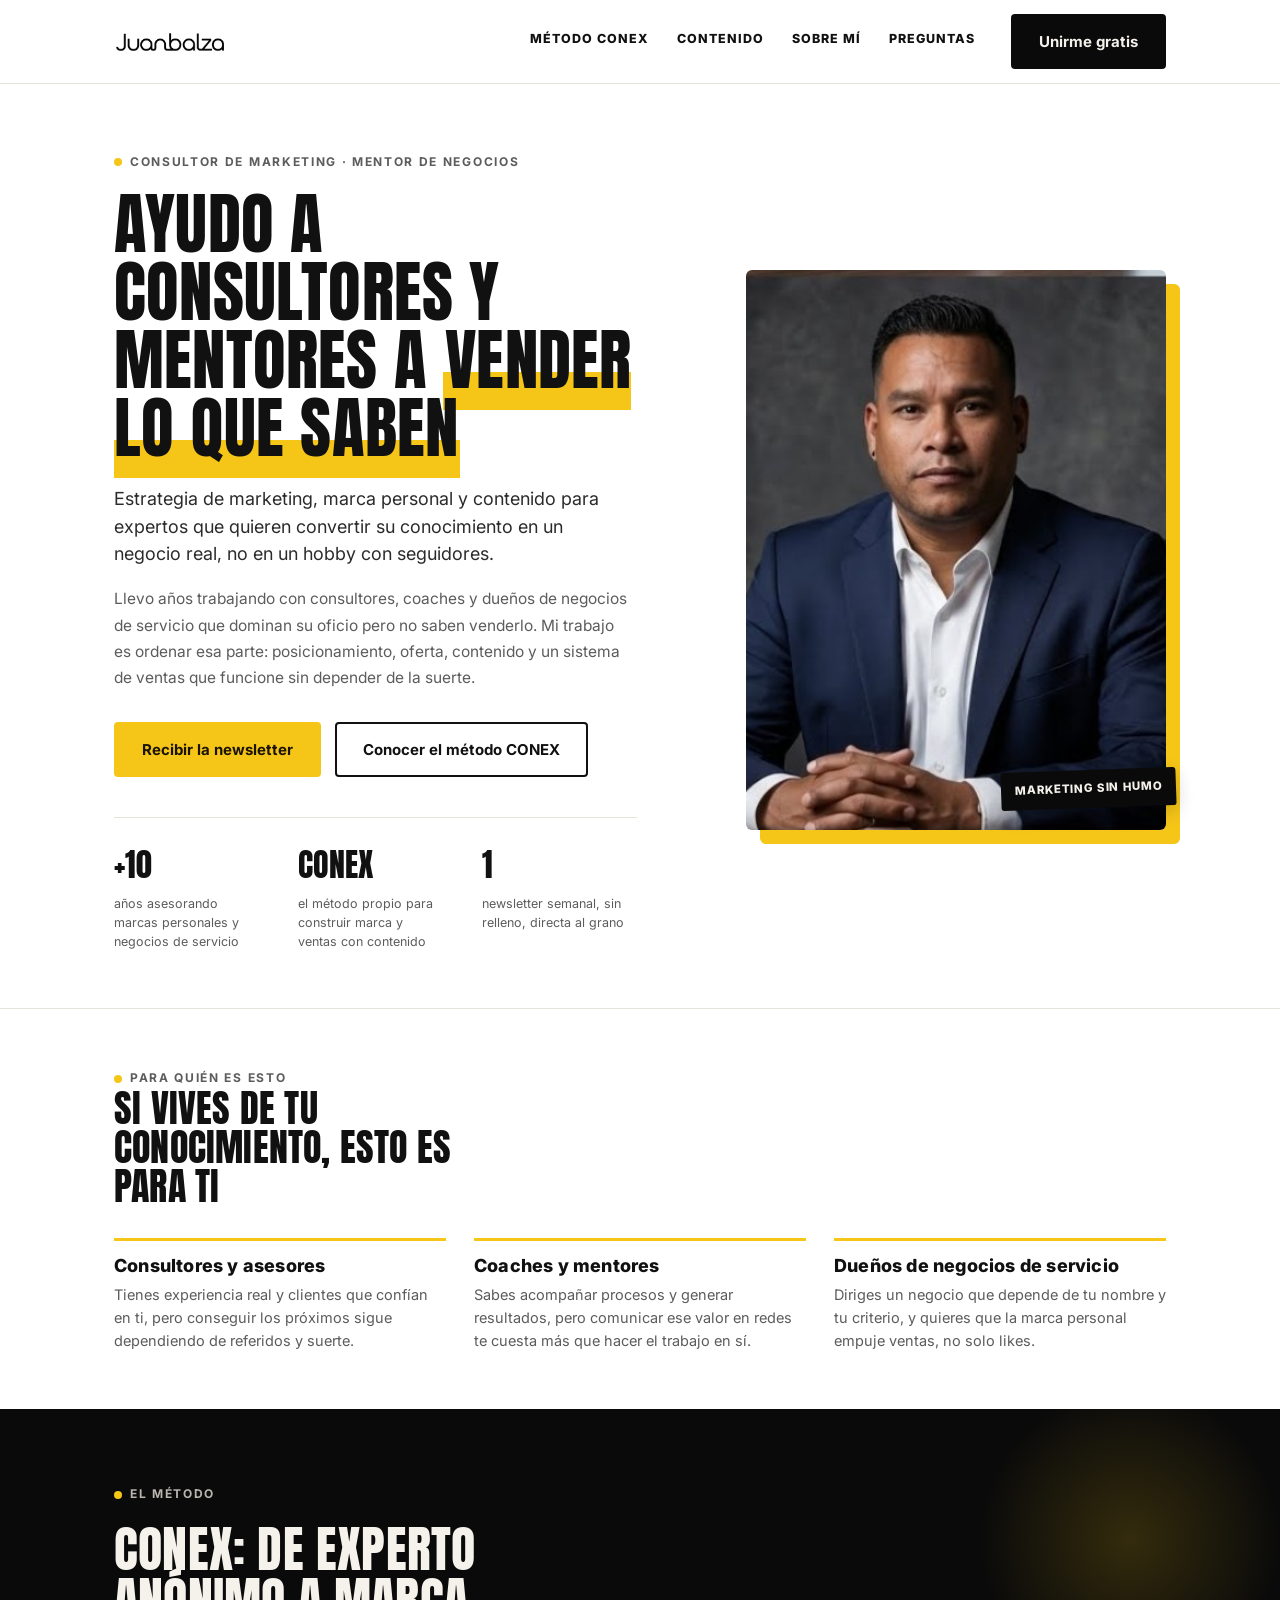
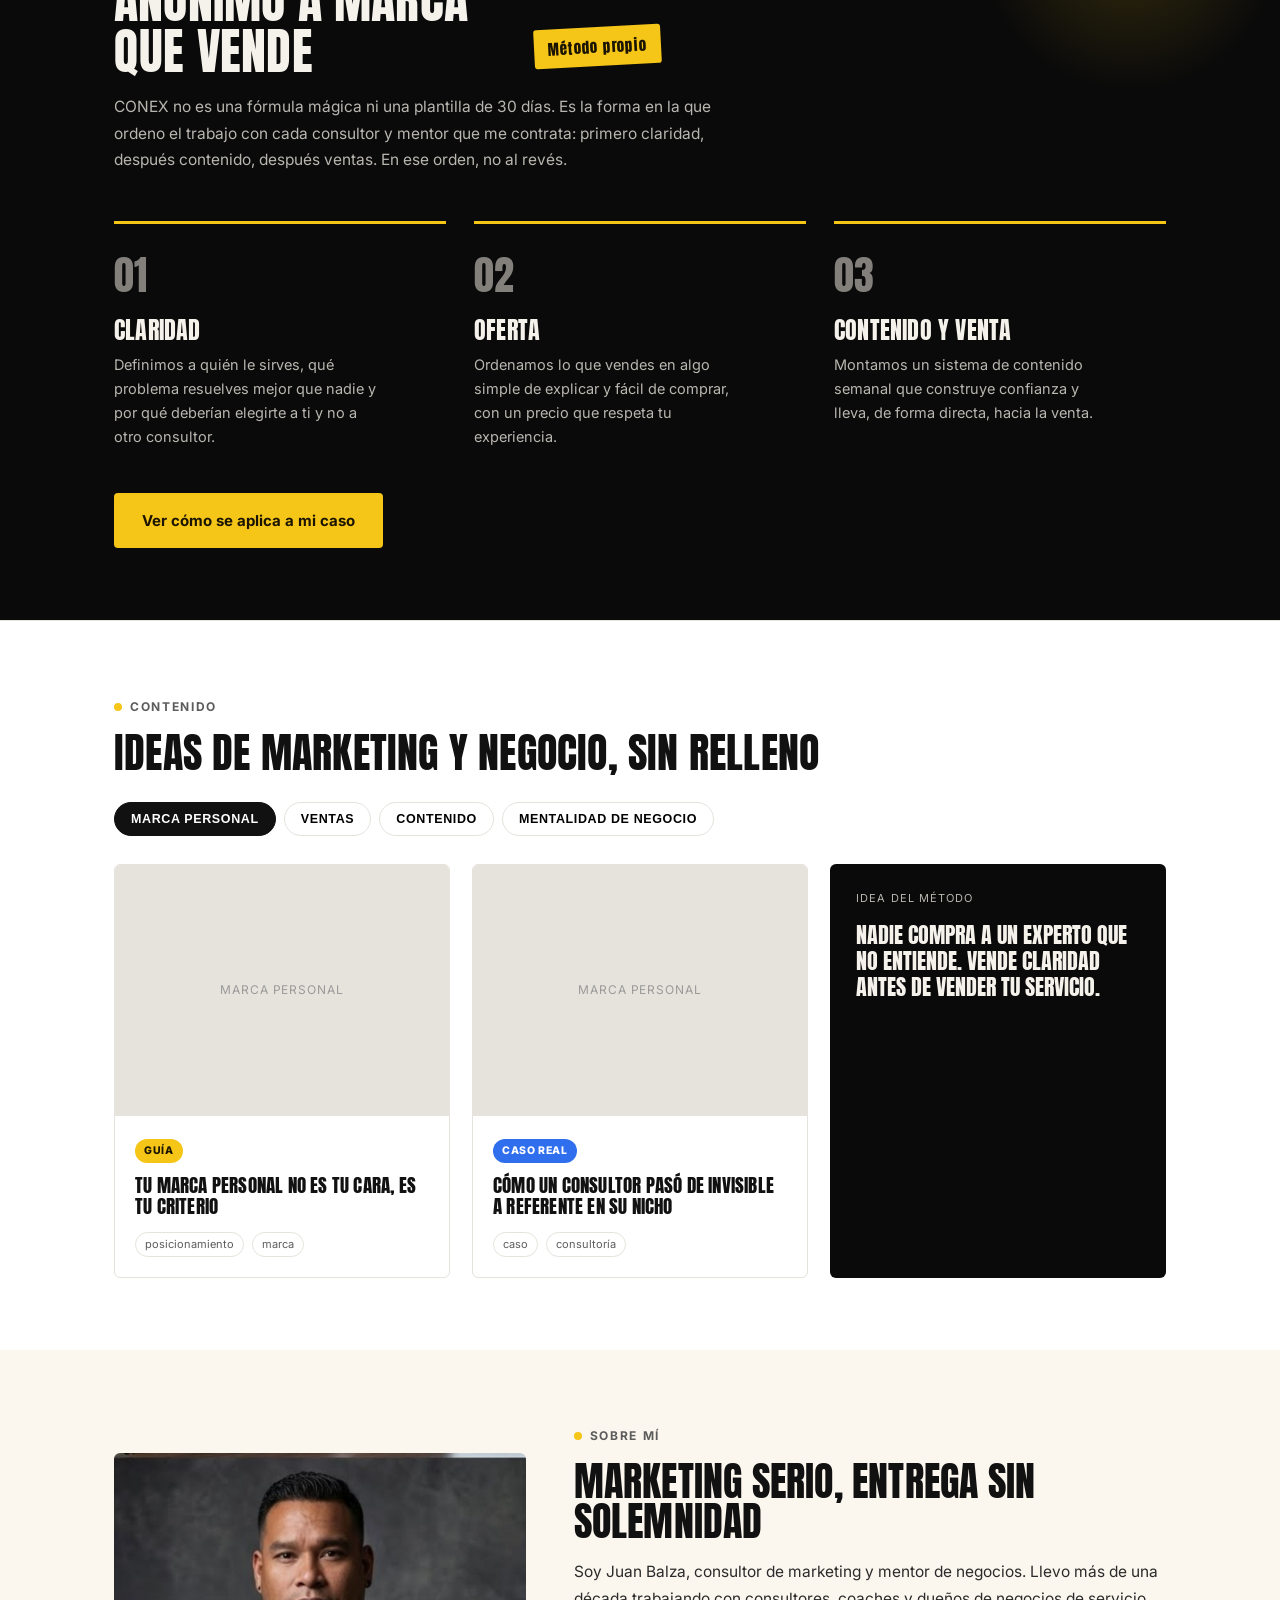
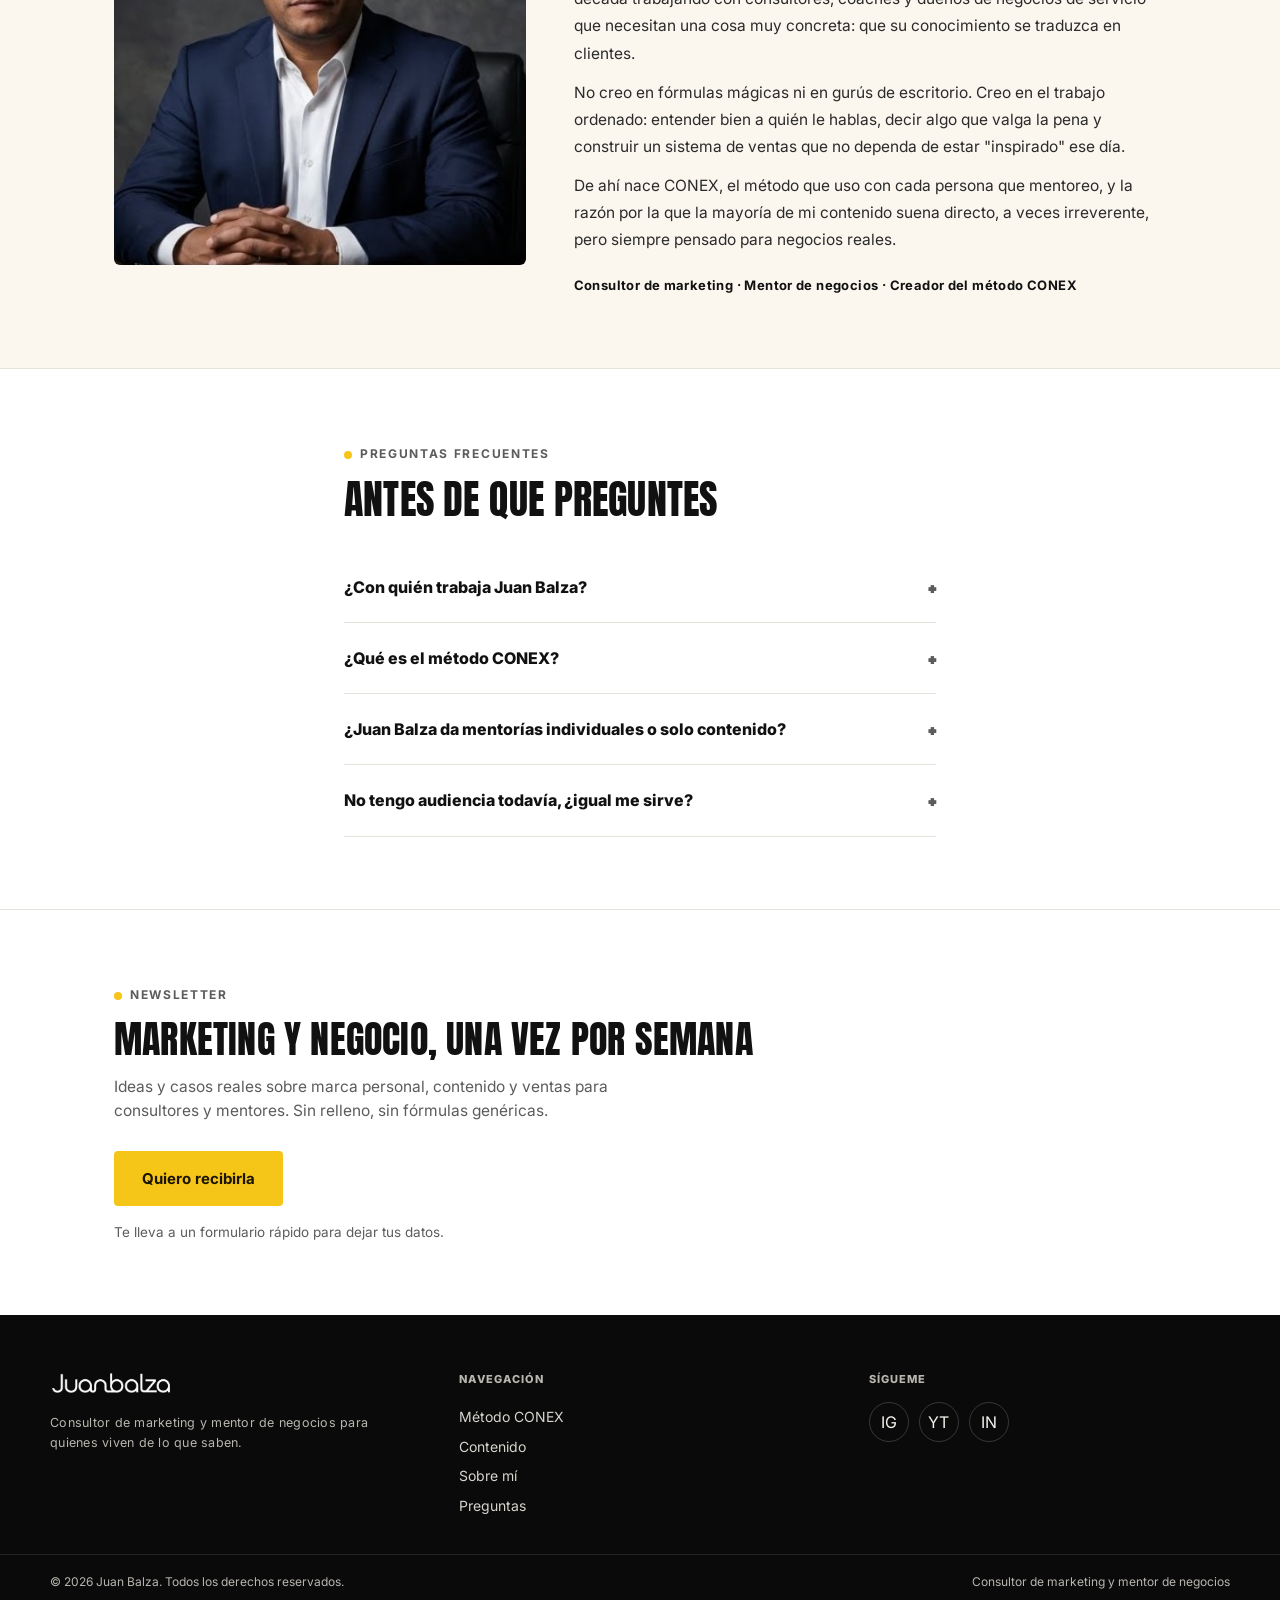
==== commit 276b6684: "Conecta botones reales: WhatsApp, redes sociales y formulario de newsletter - Unirme gratis -> grupo" ====
--- a/website/index.html
+++ b/website/index.html
@@ -90,7 +90,7 @@
         <a href="#preguntas">Preguntas</a>
       </div>
     </nav>
-    <a class="btn btn-dark" href="#newsletter">Unirme gratis</a>
+    <a class="btn btn-dark" href="https://chat.whatsapp.com/EL19bVO98Rh6SmiEY89na9?mode=gi_t" target="_blank" rel="noopener noreferrer">Unirme gratis</a>
   </div>
 </header>
 
@@ -348,18 +348,10 @@
       <span class="eyebrow">Newsletter</span>
       <h2>Marketing y negocio, una vez por semana</h2>
       <p class="newsletter-copy">Ideas y casos reales sobre marca personal, contenido y ventas para consultores y mentores. Sin relleno, sin fórmulas genéricas.</p>
-      <form class="newsletter-form" id="newsletter-form">
-        <div class="field">
-          <label for="nl-email">Correo electrónico</label>
-          <input id="nl-email" name="email" type="email" placeholder="tu@correo.com" required>
-        </div>
-        <button class="btn btn-accent" type="submit">Quiero recibirla</button>
-      </form>
-      <label class="consent">
-        <input type="checkbox" id="nl-consent" required>
-        Acepto recibir correos de Juan Balza y su política de privacidad.
-      </label>
-      <div class="toast" id="nl-toast" hidden>Listo. Revisa tu correo para confirmar la suscripción.</div>
+      <div class="newsletter-form">
+        <a class="btn btn-accent" href="https://forms.gle/AHtXJHdoufDLmWPp6" target="_blank" rel="noopener noreferrer">Quiero recibirla</a>
+      </div>
+      <label class="consent">Te lleva a un formulario rápido para dejar tus datos.</label>
     </div>
   </section>
 
@@ -383,9 +375,9 @@
     <div class="footer-col">
       <div class="footer-eyebrow">Sígueme</div>
       <div class="social-row">
-        <a href="#" aria-label="Instagram">IG</a>
-        <a href="#" aria-label="YouTube">YT</a>
-        <a href="#" aria-label="LinkedIn">IN</a>
+        <a href="https://www.instagram.com/soyjuanbalza/" target="_blank" rel="noopener noreferrer" aria-label="Instagram">IG</a>
+        <a href="https://www.youtube.com/channel/UCFLmQ5nRAx5eiu_oWWlb-Xw" target="_blank" rel="noopener noreferrer" aria-label="YouTube">YT</a>
+        <a href="https://www.linkedin.com/in/soyjuanbalza/" target="_blank" rel="noopener noreferrer" aria-label="LinkedIn">IN</a>
       </div>
     </div>
   </div>
@@ -414,16 +406,6 @@
     });
   });
 
-  // Newsletter form (client-side only demo)
-  var form = document.getElementById('newsletter-form');
-  var toast = document.getElementById('nl-toast');
-  if (form) {
-    form.addEventListener('submit', function (e) {
-      e.preventDefault();
-      toast.hidden = false;
-      form.reset();
-    });
-  }
 </script>
 </body>
 </html>
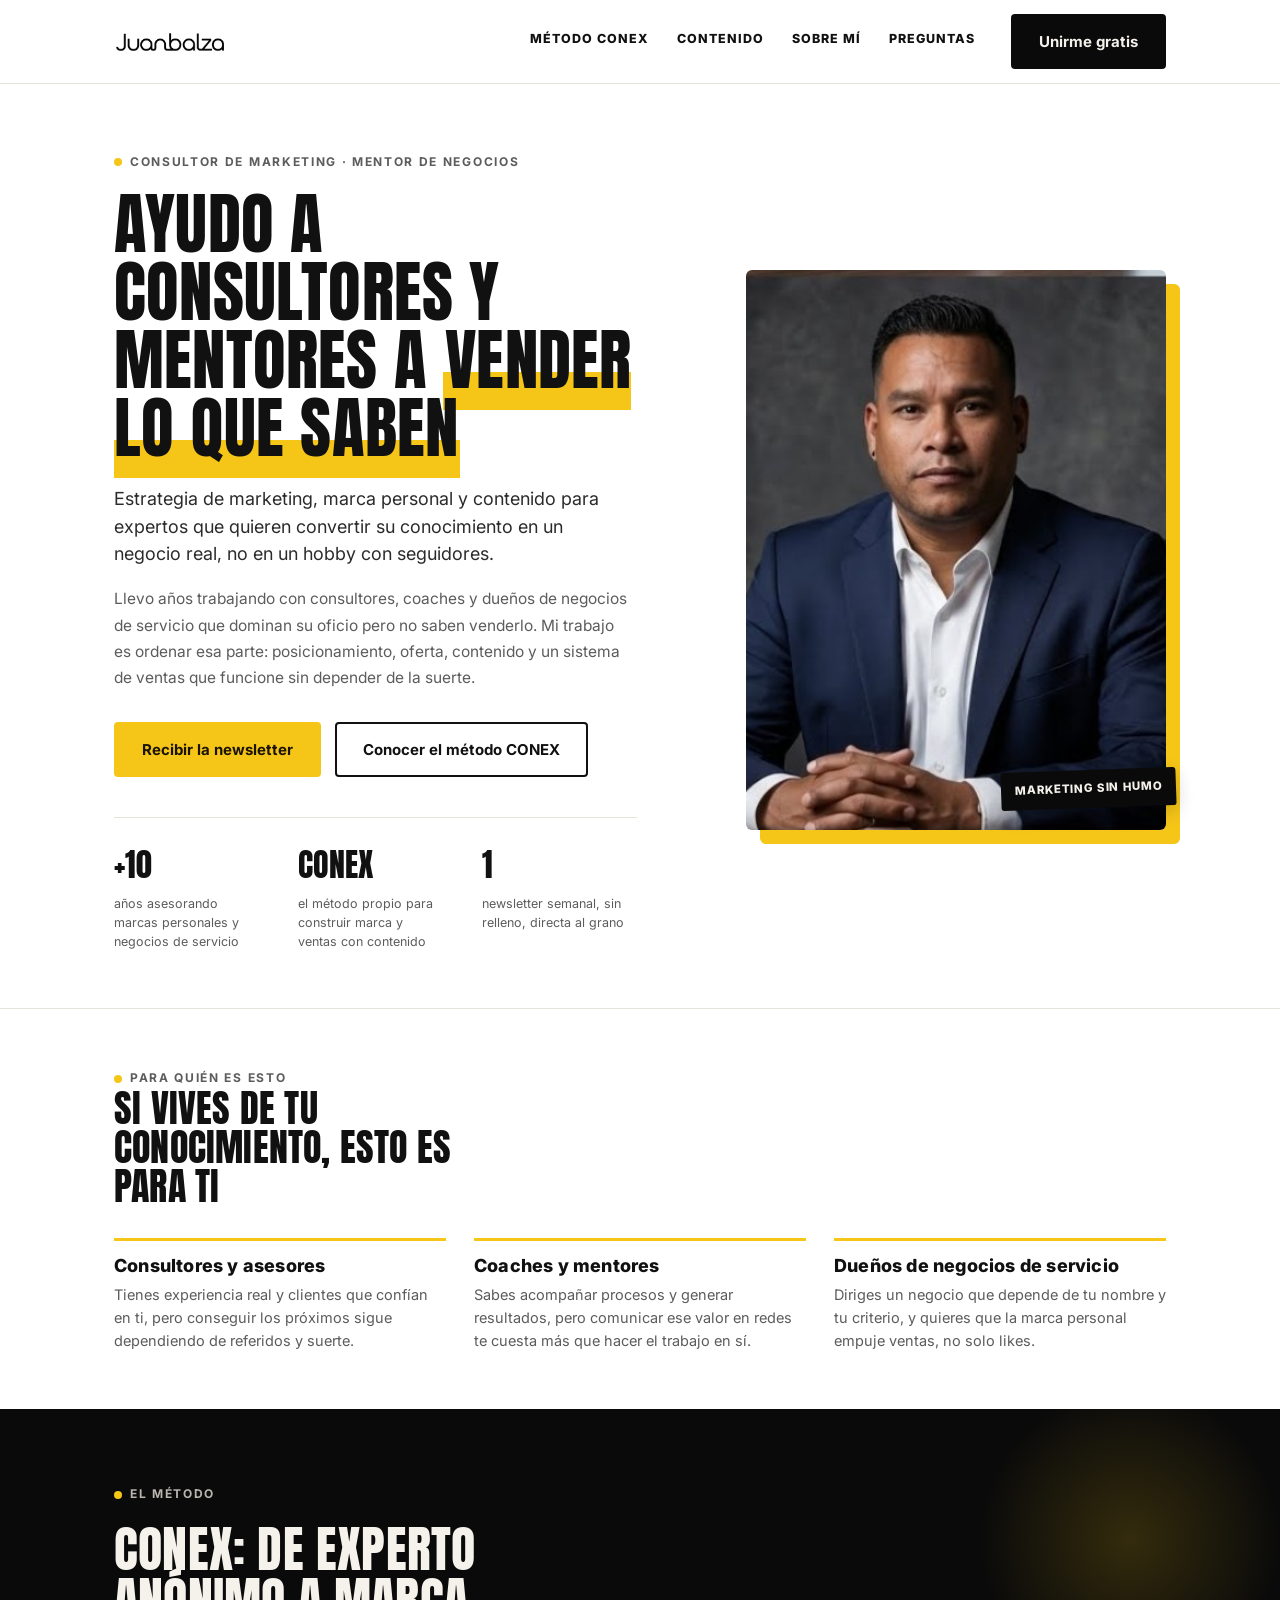
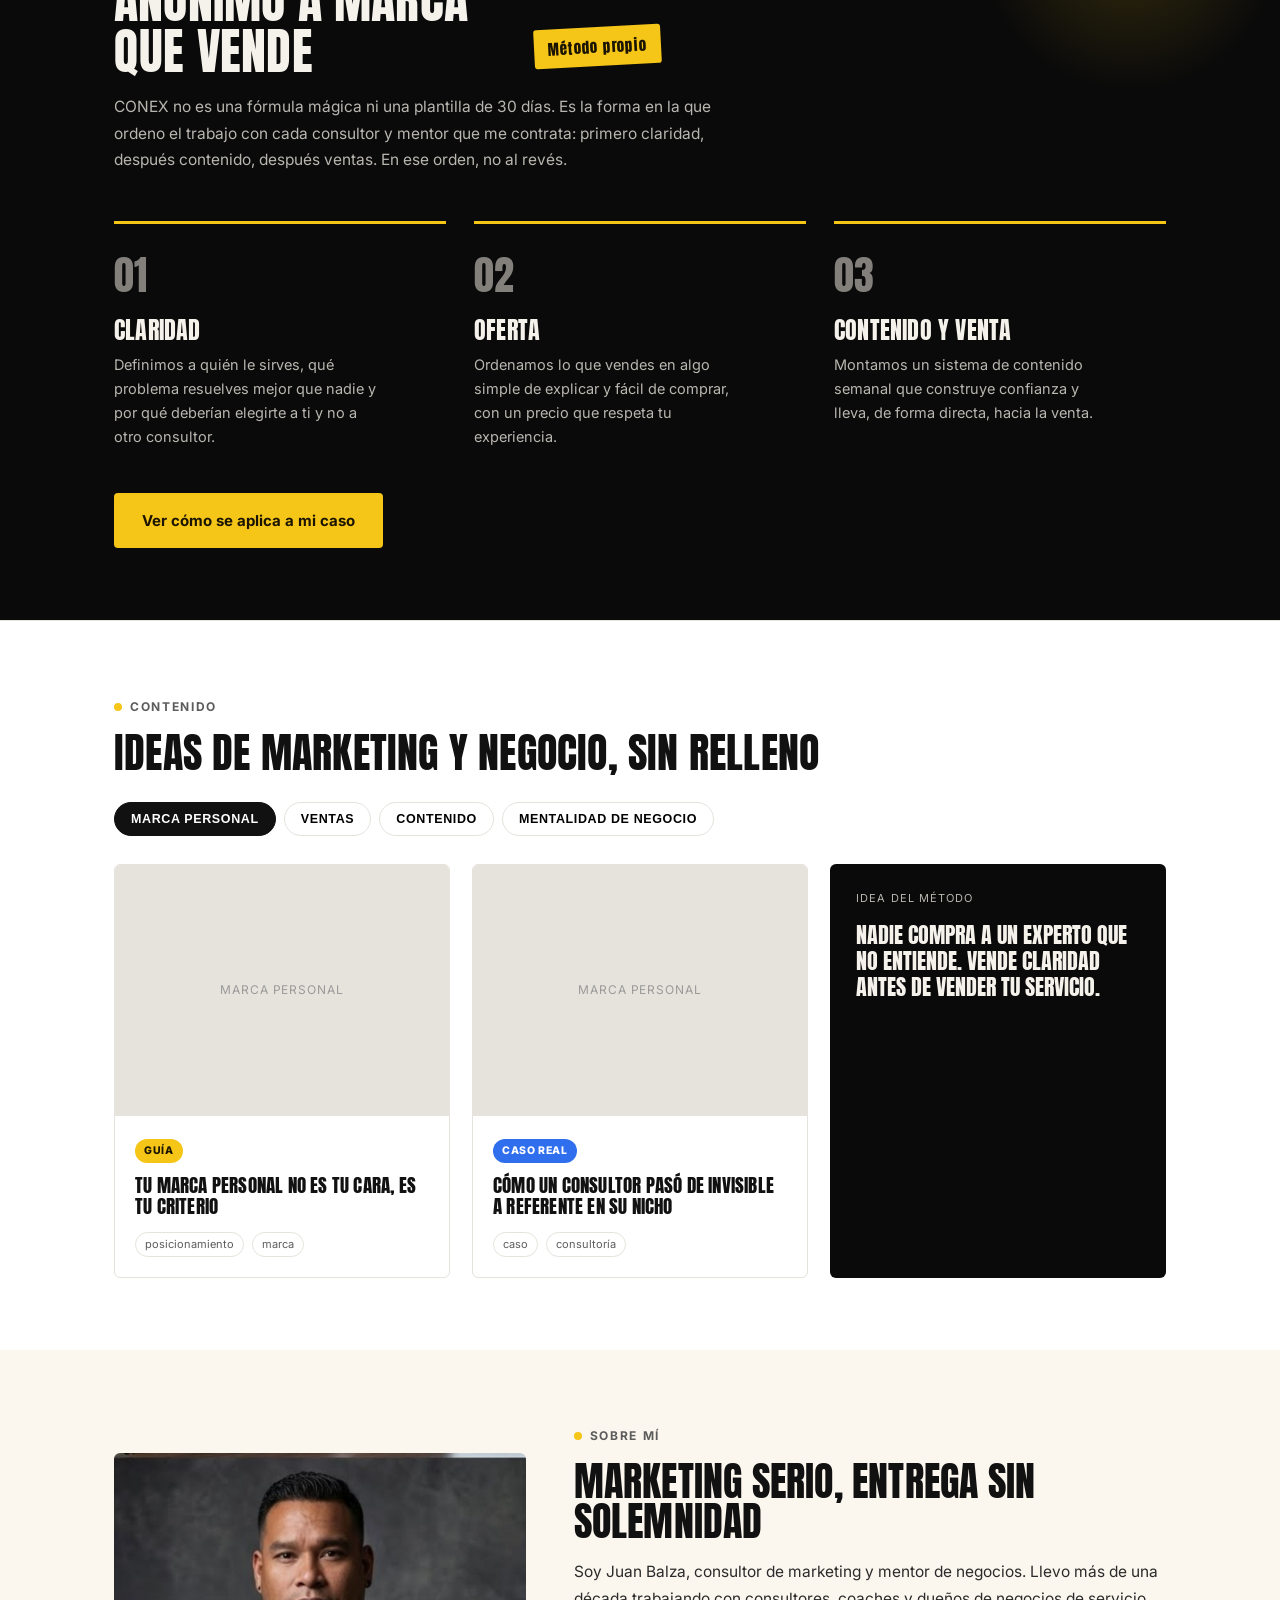
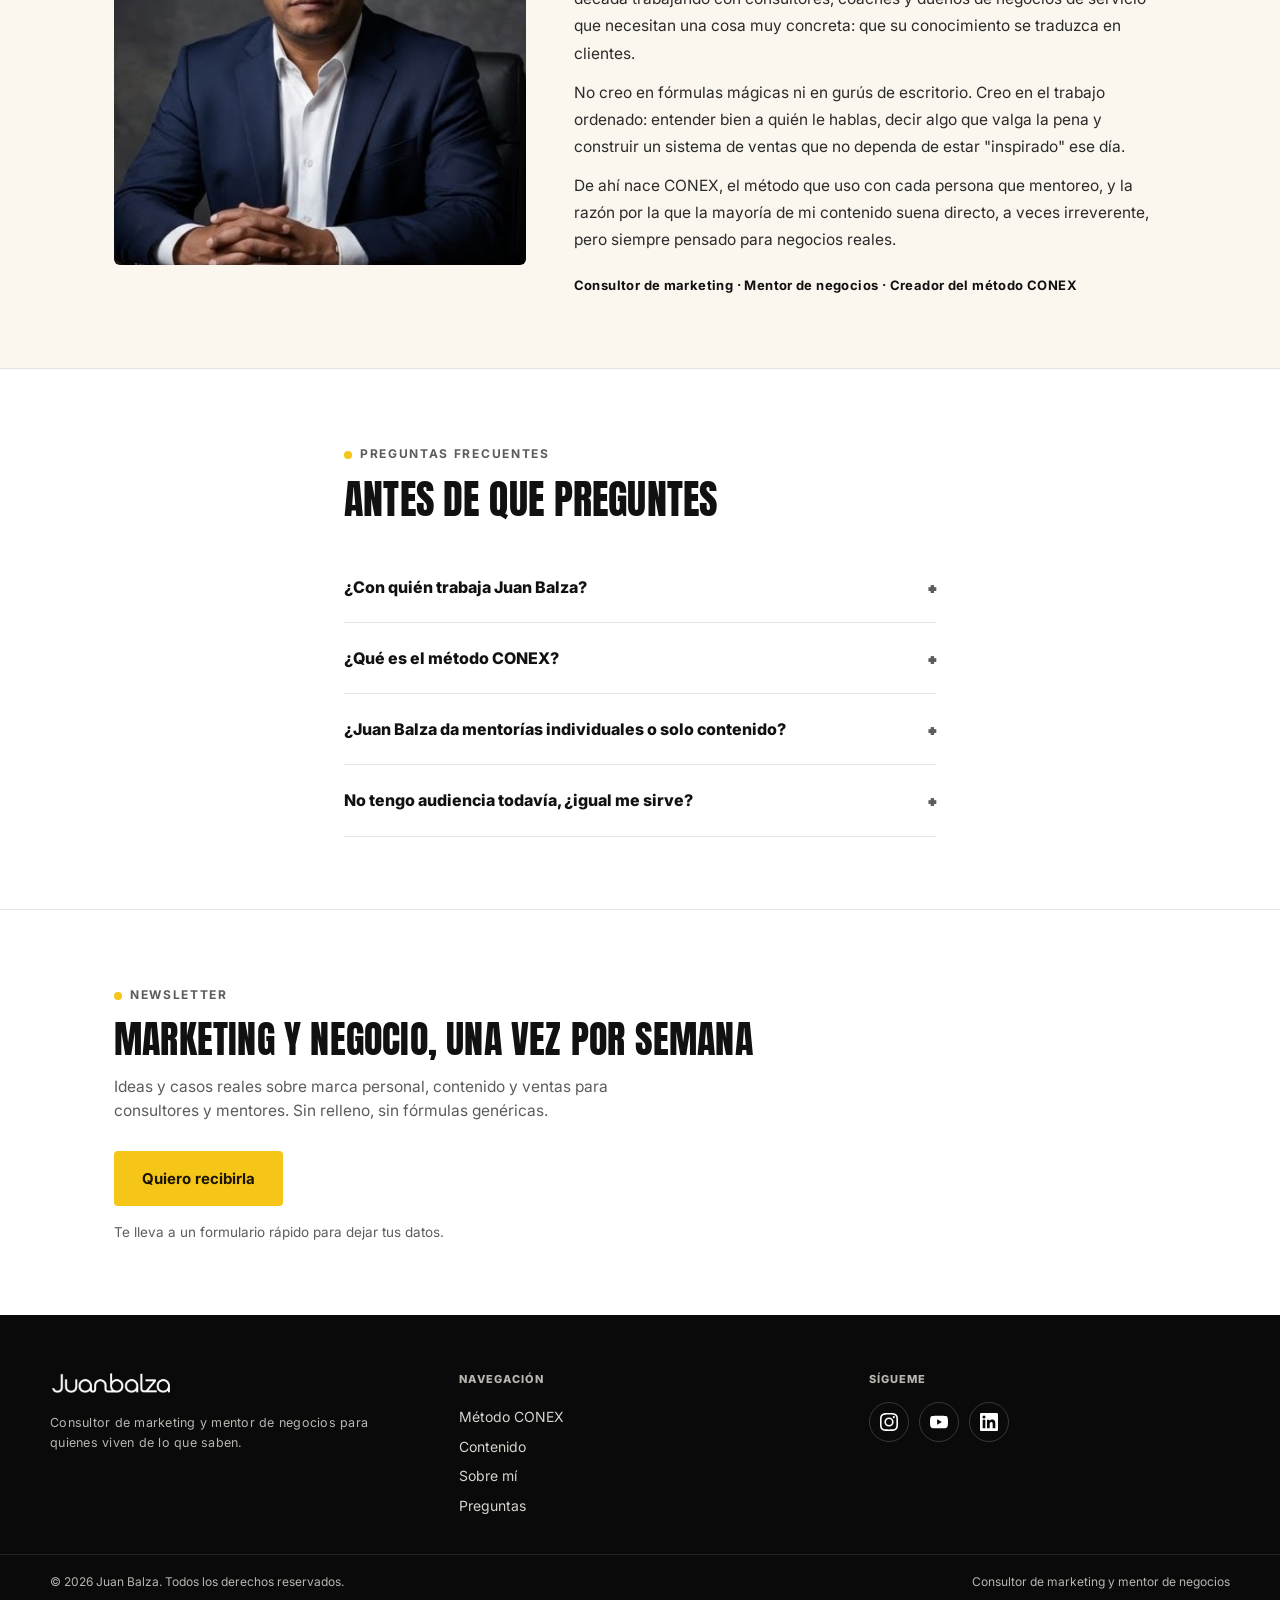
==== commit 1d26fc1e: "Reemplaza iconos de texto del footer por los iconos oficiales de Instagram, YouTube y LinkedIn en bl" ====
--- a/website/index.html
+++ b/website/index.html
@@ -375,9 +375,15 @@
     <div class="footer-col">
       <div class="footer-eyebrow">Sígueme</div>
       <div class="social-row">
-        <a href="https://www.instagram.com/soyjuanbalza/" target="_blank" rel="noopener noreferrer" aria-label="Instagram">IG</a>
-        <a href="https://www.youtube.com/channel/UCFLmQ5nRAx5eiu_oWWlb-Xw" target="_blank" rel="noopener noreferrer" aria-label="YouTube">YT</a>
-        <a href="https://www.linkedin.com/in/soyjuanbalza/" target="_blank" rel="noopener noreferrer" aria-label="LinkedIn">IN</a>
+        <a href="https://www.instagram.com/soyjuanbalza/" target="_blank" rel="noopener noreferrer" aria-label="Instagram">
+          <svg viewBox="0 0 24 24" width="18" height="18" fill="#ffffff" aria-hidden="true"><path d="M12 0C8.741 0 8.333.014 7.053.072 5.775.132 4.905.333 4.14.63a5.883 5.883 0 0 0-2.126 1.384A5.868 5.868 0 0 0 .63 4.14C.333 4.905.131 5.775.072 7.053.014 8.333 0 8.741 0 12c0 3.259.014 3.668.072 4.948.06 1.277.261 2.148.558 2.913.306.788.717 1.459 1.384 2.126a5.868 5.868 0 0 0 2.126 1.384c.765.297 1.636.499 2.913.558C8.333 23.986 8.741 24 12 24c3.259 0 3.668-.014 4.948-.072 1.277-.06 2.148-.261 2.913-.558a5.883 5.883 0 0 0 2.126-1.384 5.868 5.868 0 0 0 1.384-2.126c.296-.765.499-1.636.558-2.913.058-1.28.072-1.689.072-4.948 0-3.259-.014-3.667-.072-4.947-.06-1.277-.262-2.149-.558-2.913a5.883 5.883 0 0 0-1.384-2.126A5.868 5.868 0 0 0 19.86.63c-.765-.297-1.636-.498-2.913-.558C15.667.014 15.259 0 12 0zm0 2.16c3.203 0 3.585.016 4.85.071 1.17.055 1.805.249 2.227.415.56.217.96.477 1.382.896.419.42.679.819.896 1.381.164.422.36 1.057.413 2.227.057 1.266.07 1.646.07 4.85s-.015 3.585-.074 4.85c-.061 1.17-.256 1.805-.421 2.227-.224.562-.479.96-.899 1.382-.419.419-.824.679-1.38.896-.42.164-1.065.36-2.235.413-1.274.057-1.649.07-4.859.07-3.211 0-3.586-.015-4.859-.074-1.171-.061-1.816-.256-2.236-.421-.569-.224-.96-.479-1.379-.899-.421-.419-.69-.824-.9-1.38-.165-.42-.359-1.065-.42-2.235-.045-1.26-.061-1.649-.061-4.844 0-3.196.016-3.586.061-4.861.061-1.17.255-1.814.42-2.234.21-.57.479-.96.9-1.381.419-.419.81-.689 1.379-.898.42-.166 1.051-.361 2.221-.421 1.275-.045 1.65-.06 4.859-.06l.045.03zm0 3.678a6.162 6.162 0 1 0 0 12.324 6.162 6.162 0 0 0 0-12.324zM12 16a4 4 0 1 1 0-8 4 4 0 0 1 0 8zm7.846-10.405a1.44 1.44 0 1 1-2.88 0 1.44 1.44 0 0 1 2.88 0z"/></svg>
+        </a>
+        <a href="https://www.youtube.com/channel/UCFLmQ5nRAx5eiu_oWWlb-Xw" target="_blank" rel="noopener noreferrer" aria-label="YouTube">
+          <svg viewBox="0 0 24 24" width="18" height="18" fill="#ffffff" aria-hidden="true"><path d="M23.498 6.186a3.016 3.016 0 0 0-2.122-2.136C19.505 3.545 12 3.545 12 3.545s-7.505 0-9.377.505A3.017 3.017 0 0 0 .502 6.186C0 8.07 0 12 0 12s0 3.93.502 5.814a3.016 3.016 0 0 0 2.122 2.136c1.871.505 9.376.505 9.376.505s7.505 0 9.377-.505a3.015 3.015 0 0 0 2.122-2.136C24 15.93 24 12 24 12s0-3.93-.502-5.814zM9.545 15.568V8.432L15.818 12l-6.273 3.568z"/></svg>
+        </a>
+        <a href="https://www.linkedin.com/in/soyjuanbalza/" target="_blank" rel="noopener noreferrer" aria-label="LinkedIn">
+          <svg viewBox="0 0 24 24" width="18" height="18" fill="#ffffff" aria-hidden="true"><path d="M20.447 20.452h-3.554v-5.569c0-1.328-.027-3.037-1.852-3.037-1.853 0-2.136 1.445-2.136 2.939v5.667H9.351V9h3.414v1.561h.046c.477-.9 1.637-1.85 3.37-1.85 3.601 0 4.267 2.37 4.267 5.455v6.286zM5.337 7.433a2.062 2.062 0 1 1 0-4.124 2.062 2.062 0 0 1 0 4.124zM7.114 20.452H3.558V9h3.556v11.452zM22.225 0H1.771C.792 0 0 .774 0 1.729v20.542C0 23.227.792 24 1.771 24h20.451C23.2 24 24 23.227 24 22.271V1.729C24 .774 23.2 0 22.222 0h.003z"/></svg>
+        </a>
       </div>
     </div>
   </div>
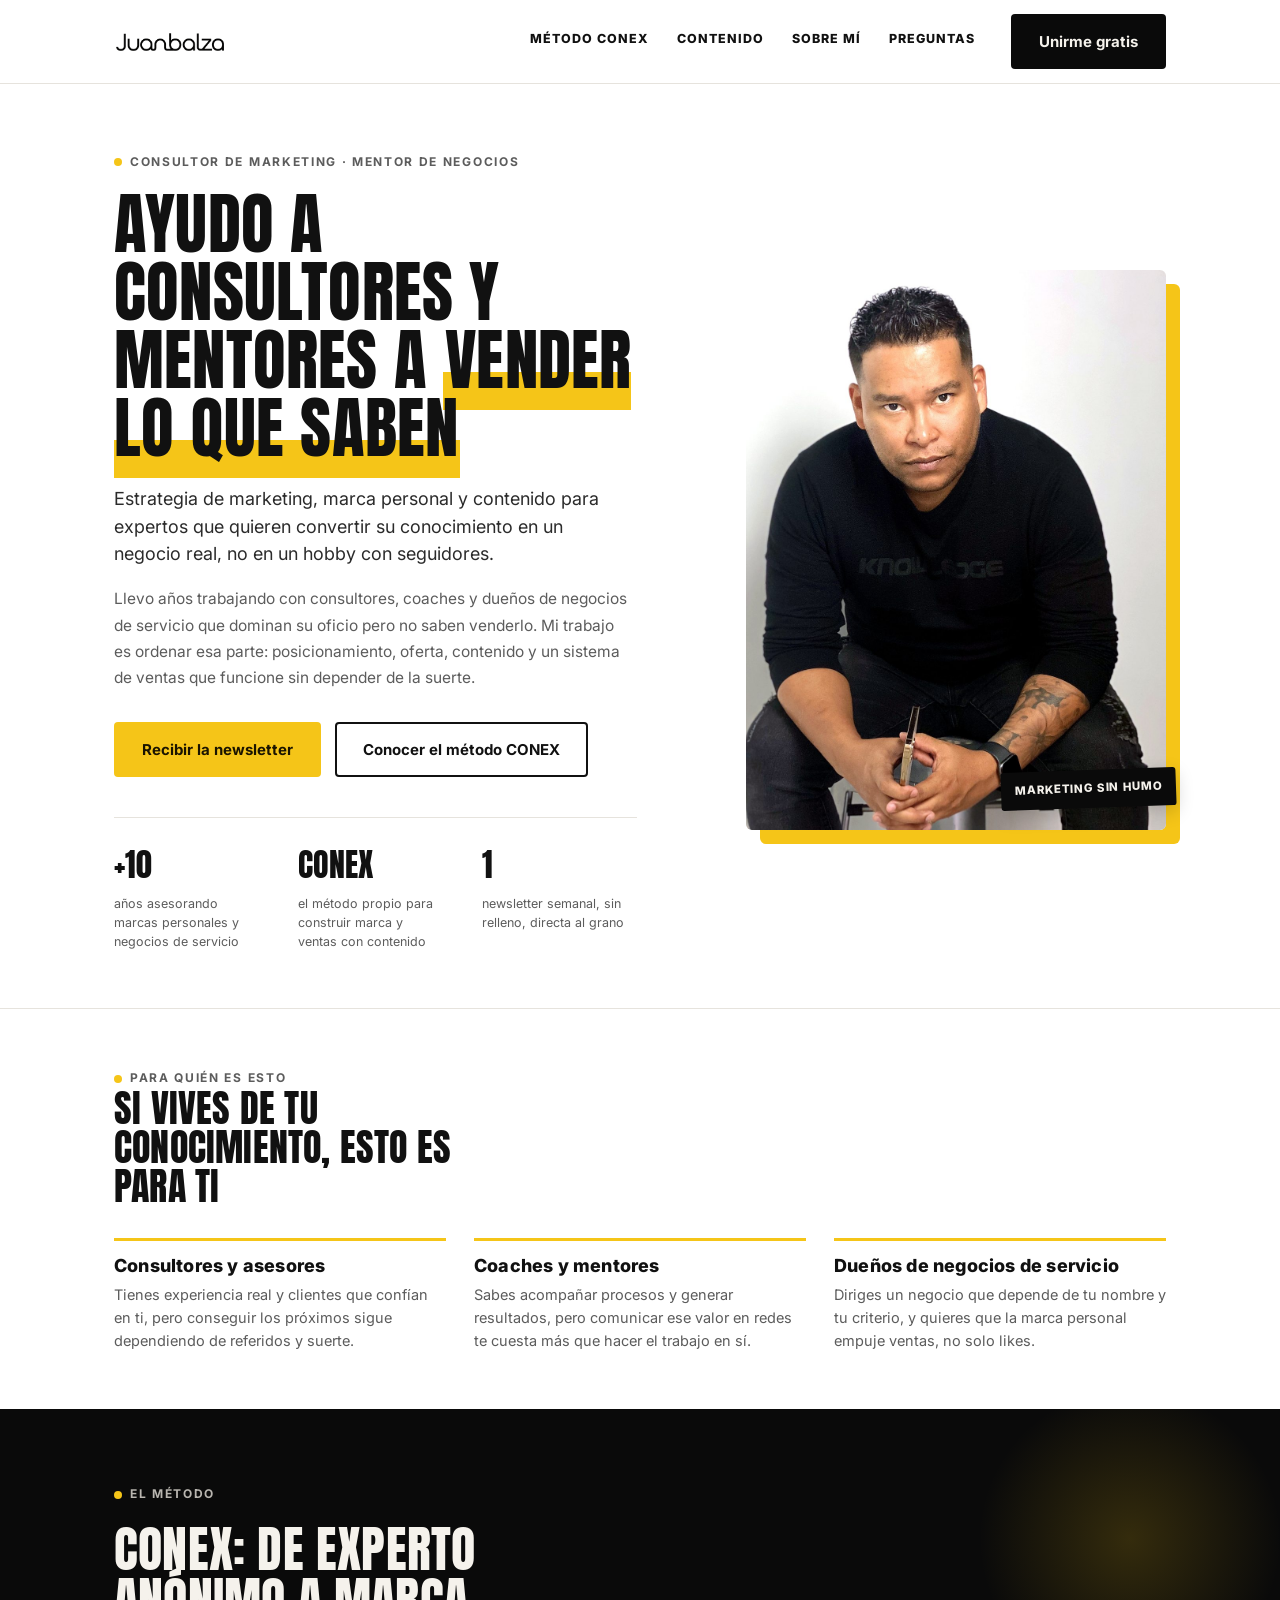
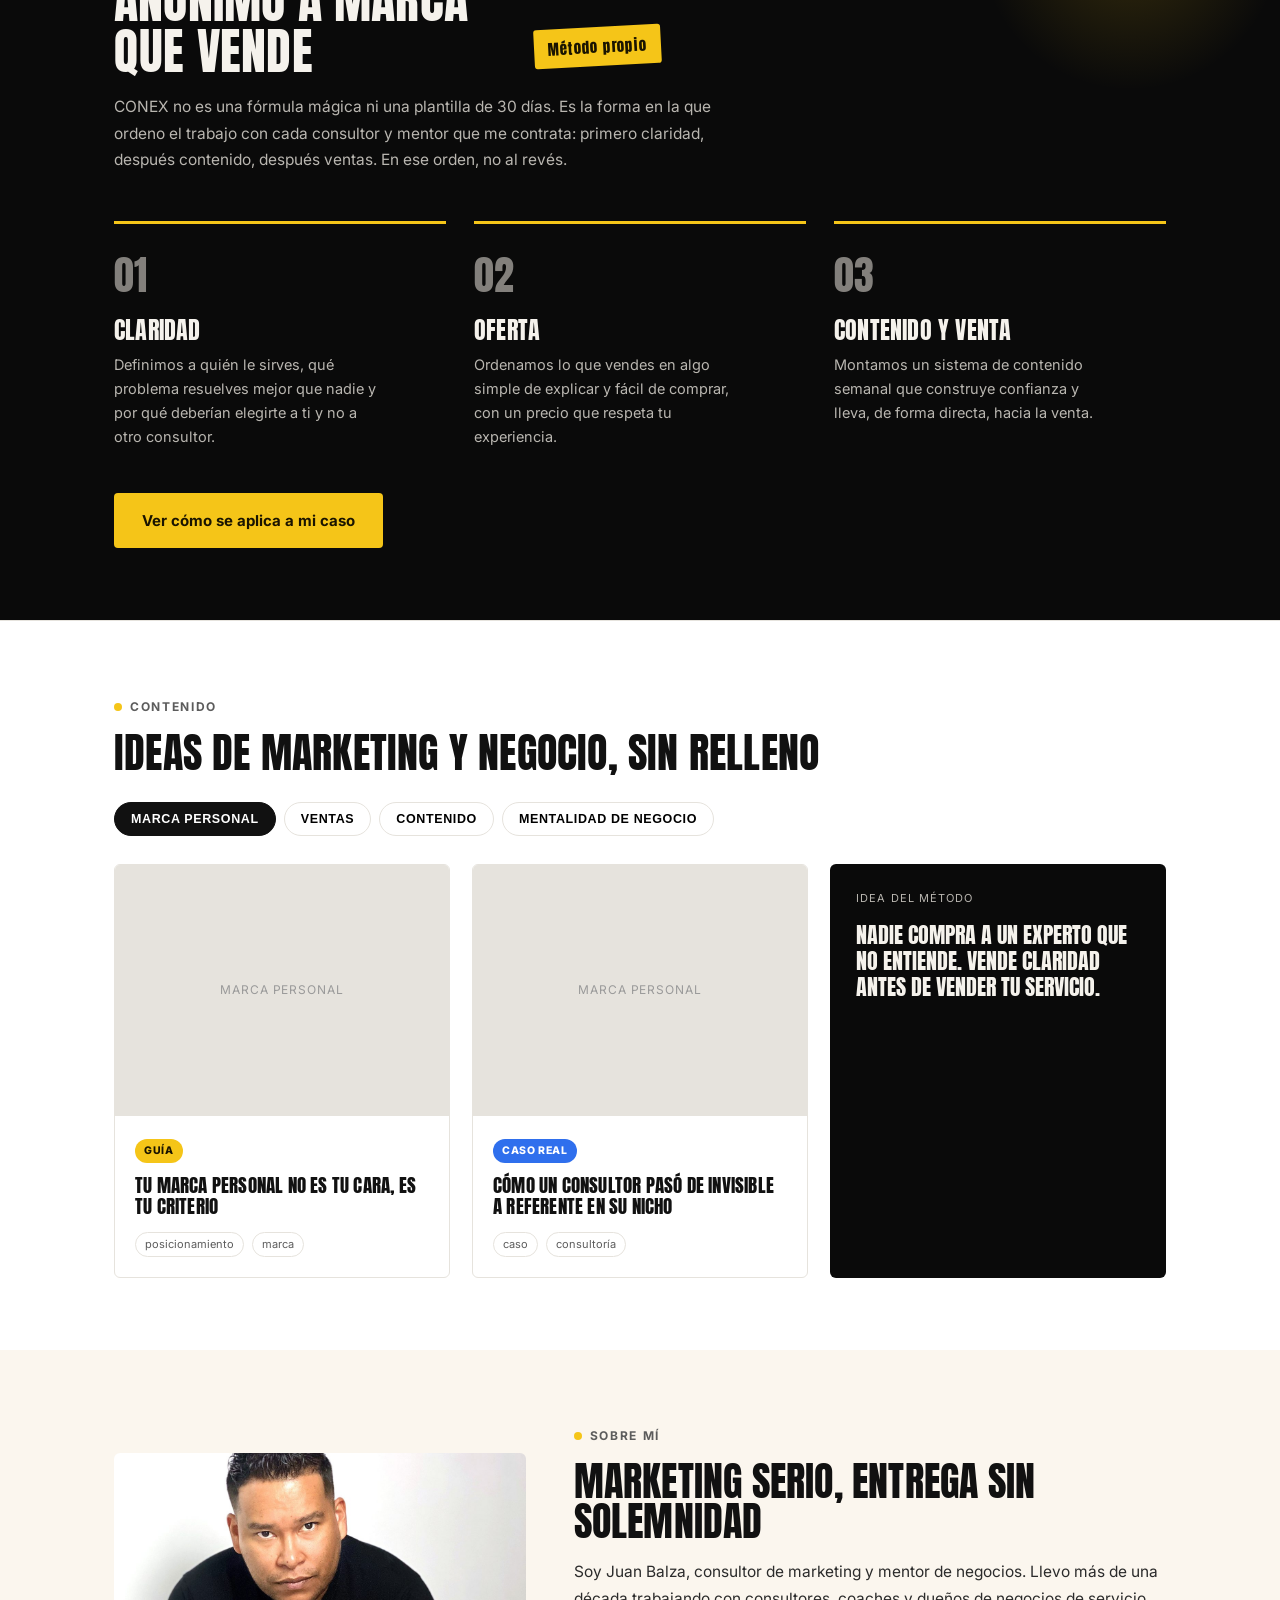
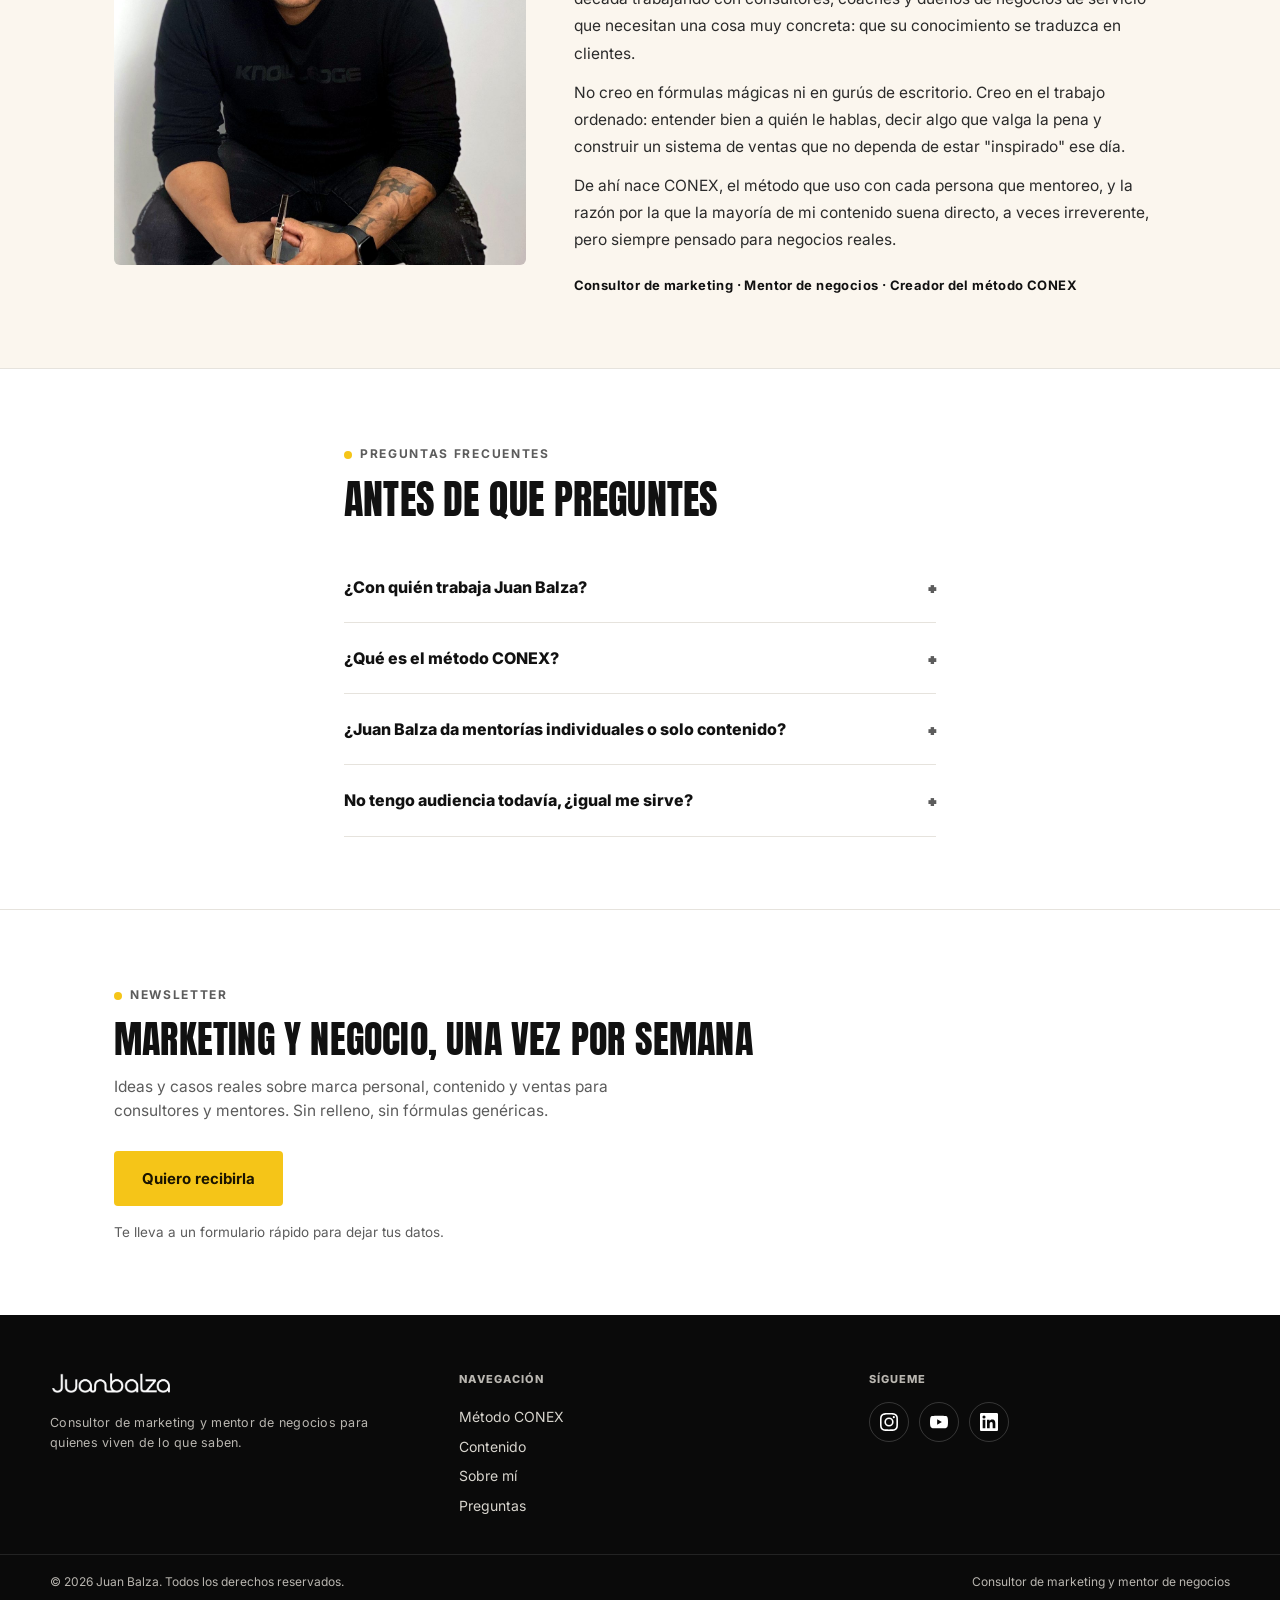
==== commit 423d86f2: "Menu movil (hamburguesa), fix logo/overflow en anchos pequenos, y nueva foto de perfil" ====
--- a/website/index.html
+++ b/website/index.html
@@ -83,7 +83,7 @@
       <img class="logo-mark" src="assets/logo/juanbalza-wordmark.png" alt="Juan Balza">
     </a>
     <nav class="site-nav">
-      <div class="site-nav-links">
+      <div class="site-nav-links" id="site-nav-links">
         <a href="#metodo">Método CONEX</a>
         <a href="#contenido">Contenido</a>
         <a href="#sobre-mi">Sobre mí</a>
@@ -91,6 +91,13 @@
       </div>
     </nav>
     <a class="btn btn-dark" href="https://chat.whatsapp.com/EL19bVO98Rh6SmiEY89na9?mode=gi_t" target="_blank" rel="noopener noreferrer">Unirme gratis</a>
+    <button class="nav-toggle" id="nav-toggle" type="button" aria-label="Abrir menú" aria-expanded="false" aria-controls="site-nav-links">
+      <svg viewBox="0 0 24 24" width="22" height="22" fill="none" stroke="currentColor" stroke-width="2" stroke-linecap="round" aria-hidden="true">
+        <line x1="3" y1="6" x2="21" y2="6"></line>
+        <line x1="3" y1="12" x2="21" y2="12"></line>
+        <line x1="3" y1="18" x2="21" y2="18"></line>
+      </svg>
+    </button>
   </div>
 </header>
 
@@ -398,6 +405,22 @@
 <script>
   document.getElementById('year').textContent = new Date().getFullYear();
 
+  // Mobile nav toggle
+  var navToggle = document.getElementById('nav-toggle');
+  var navLinks = document.getElementById('site-nav-links');
+  if (navToggle && navLinks) {
+    navToggle.addEventListener('click', function () {
+      var isOpen = navLinks.classList.toggle('open');
+      navToggle.setAttribute('aria-expanded', isOpen ? 'true' : 'false');
+    });
+    navLinks.querySelectorAll('a').forEach(function (a) {
+      a.addEventListener('click', function () {
+        navLinks.classList.remove('open');
+        navToggle.setAttribute('aria-expanded', 'false');
+      });
+    });
+  }
+
   // Tabs
   var tabs = document.querySelectorAll('.tab-btn');
   var panels = document.querySelectorAll('[data-panel]');
--- a/website/styles.css
+++ b/website/styles.css
@@ -137,6 +137,7 @@
   padding-bottom: 14px;
 }
 .logo-mark { height: 22px; width: auto; }
+.site-header .wrap > a:first-child { flex-shrink: 0; }
 .site-nav { display: flex; align-items: center; margin-left: auto; }
 .site-nav-links { display: flex; align-items: center; gap: 28px; }
 .site-nav a {
@@ -148,10 +149,47 @@
   border-bottom: 2px solid transparent;
 }
 .site-nav a:hover { border-color: var(--accent); }
-.nav-toggle { display: none; }
+.nav-toggle {
+  display: none;
+  align-items: center;
+  justify-content: center;
+  width: 40px;
+  height: 40px;
+  padding: 0;
+  border: 1px solid var(--ink-150);
+  border-radius: var(--radius);
+  background: var(--white);
+  color: var(--ink-900);
+  cursor: pointer;
+  margin-left: 12px;
+}
 
 @media (max-width: 760px) {
-  .site-nav-links { display: none; }
+  .site-header .wrap { position: relative; gap: 10px; padding-left: 16px; padding-right: 16px; }
+  .site-nav { margin-left: auto; flex: none; }
+  .nav-toggle { display: flex; }
+  .site-header .btn-dark { padding: 10px 16px; font-size: 13px; white-space: nowrap; }
+  .site-nav-links {
+    display: none;
+    position: absolute;
+    top: 100%;
+    left: 0;
+    right: 0;
+    flex-direction: column;
+    align-items: flex-start;
+    gap: 2px;
+    background: var(--white);
+    border-bottom: 1px solid var(--ink-150);
+    box-shadow: 0 12px 24px rgba(0,0,0,.08);
+    padding: 10px var(--margin-page) 18px;
+  }
+  .site-nav-links.open { display: flex; }
+  .site-nav-links a {
+    width: 100%;
+    padding: 12px 0;
+    border-bottom: 1px solid var(--ink-150);
+  }
+  .site-nav-links a:last-child { border-bottom: none; }
 }
 
 /* ---------- hero ---------- */
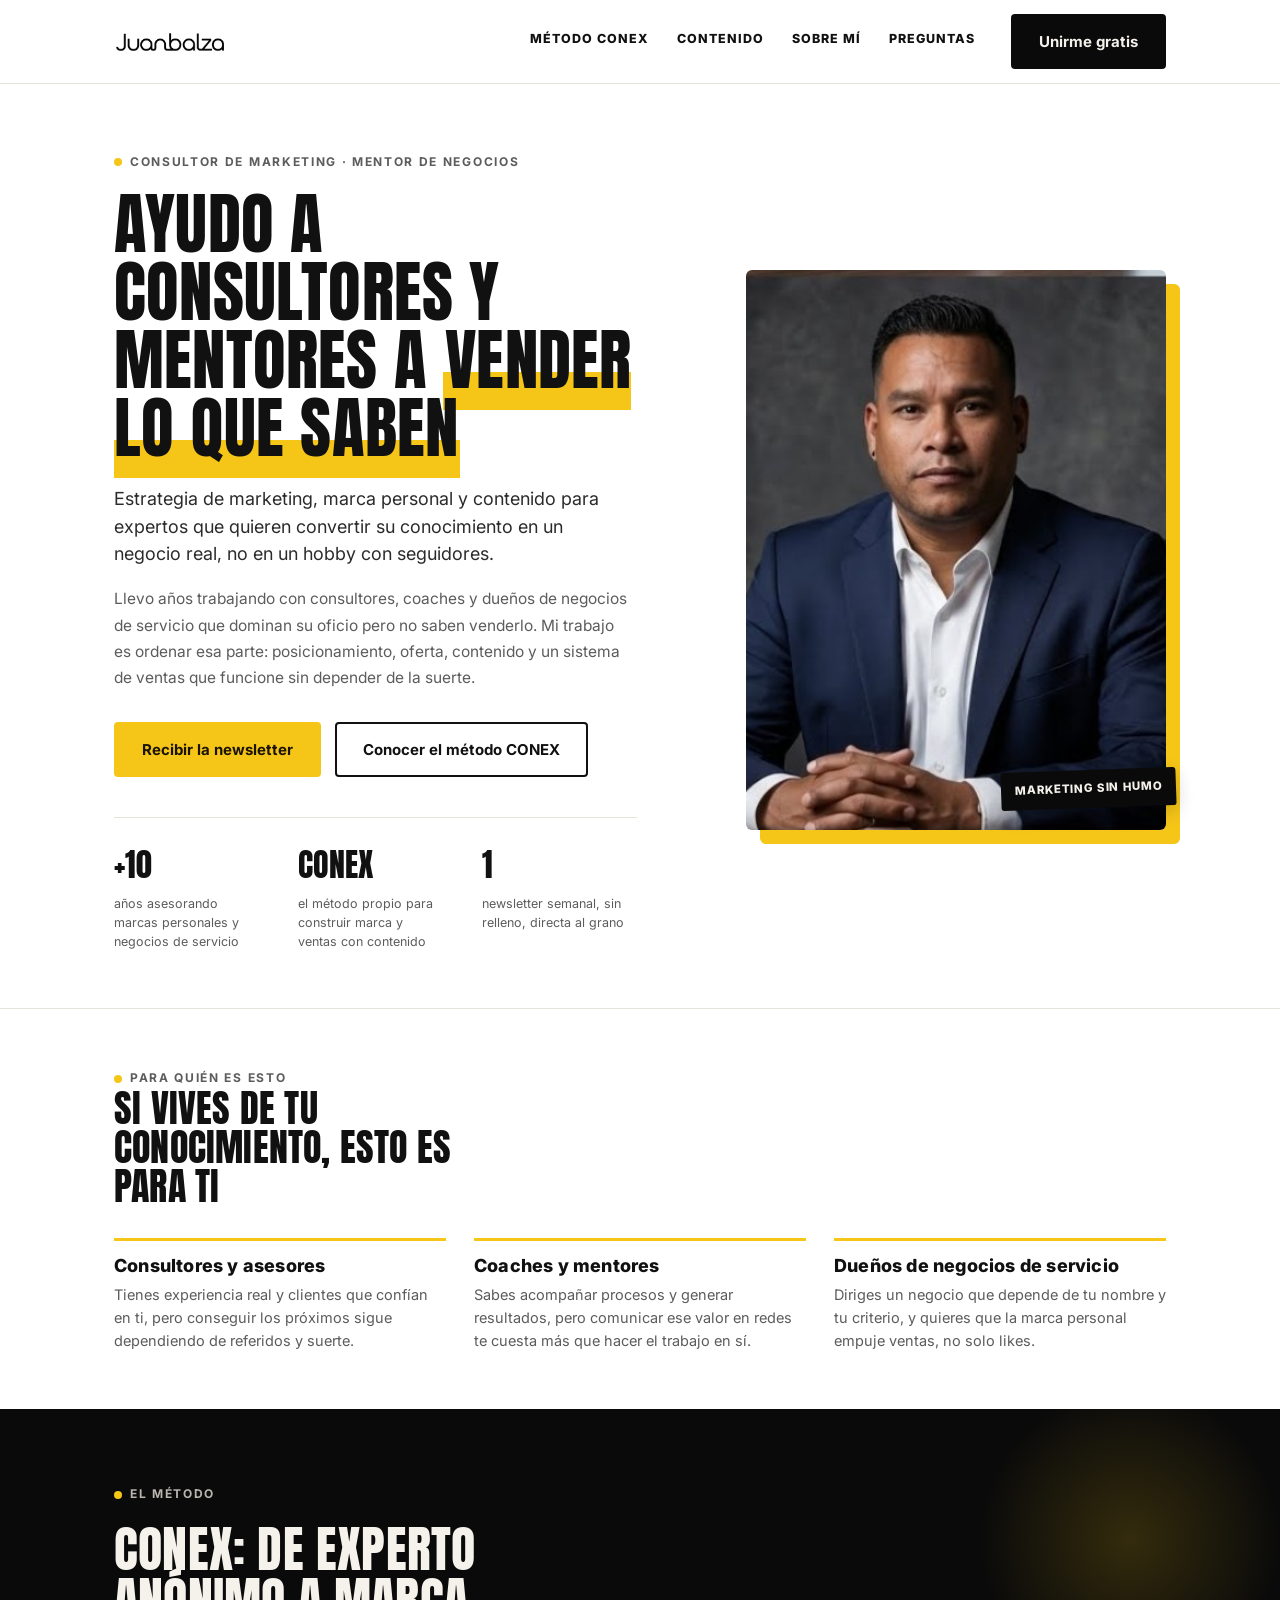
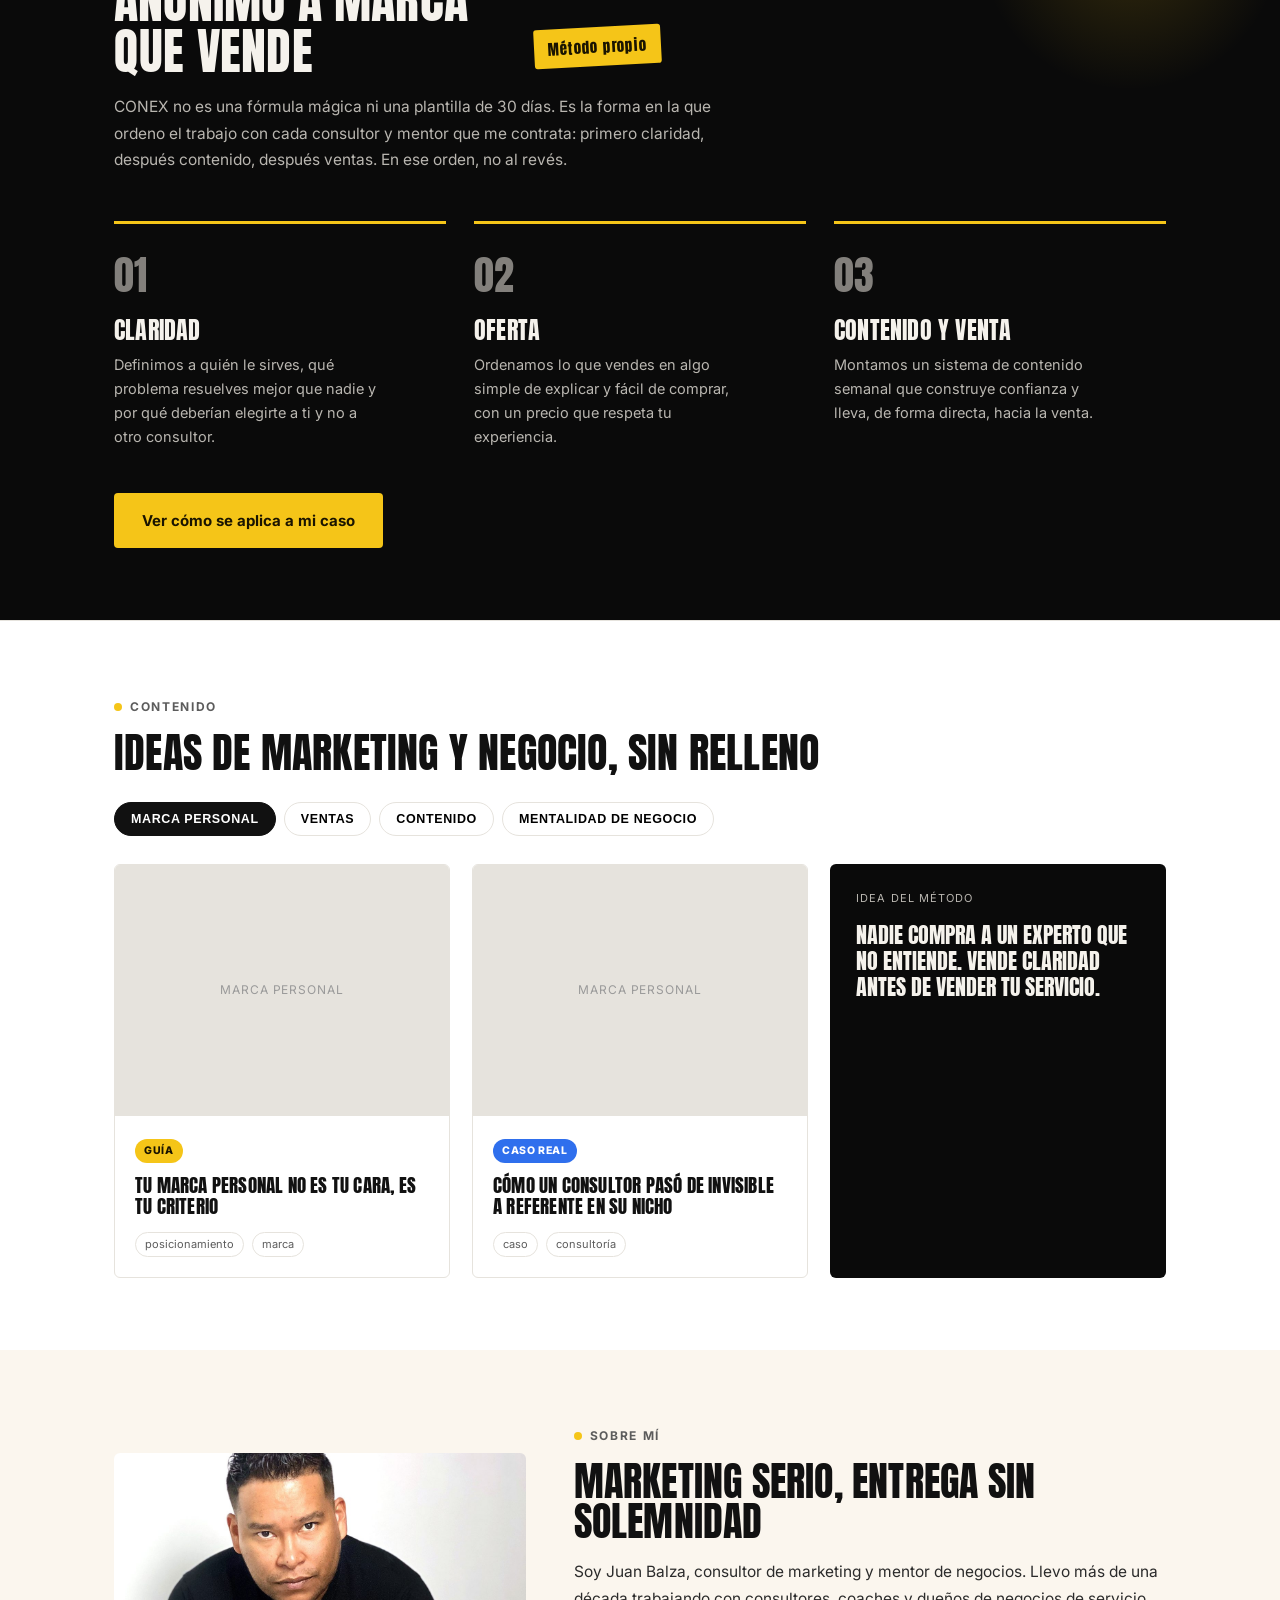
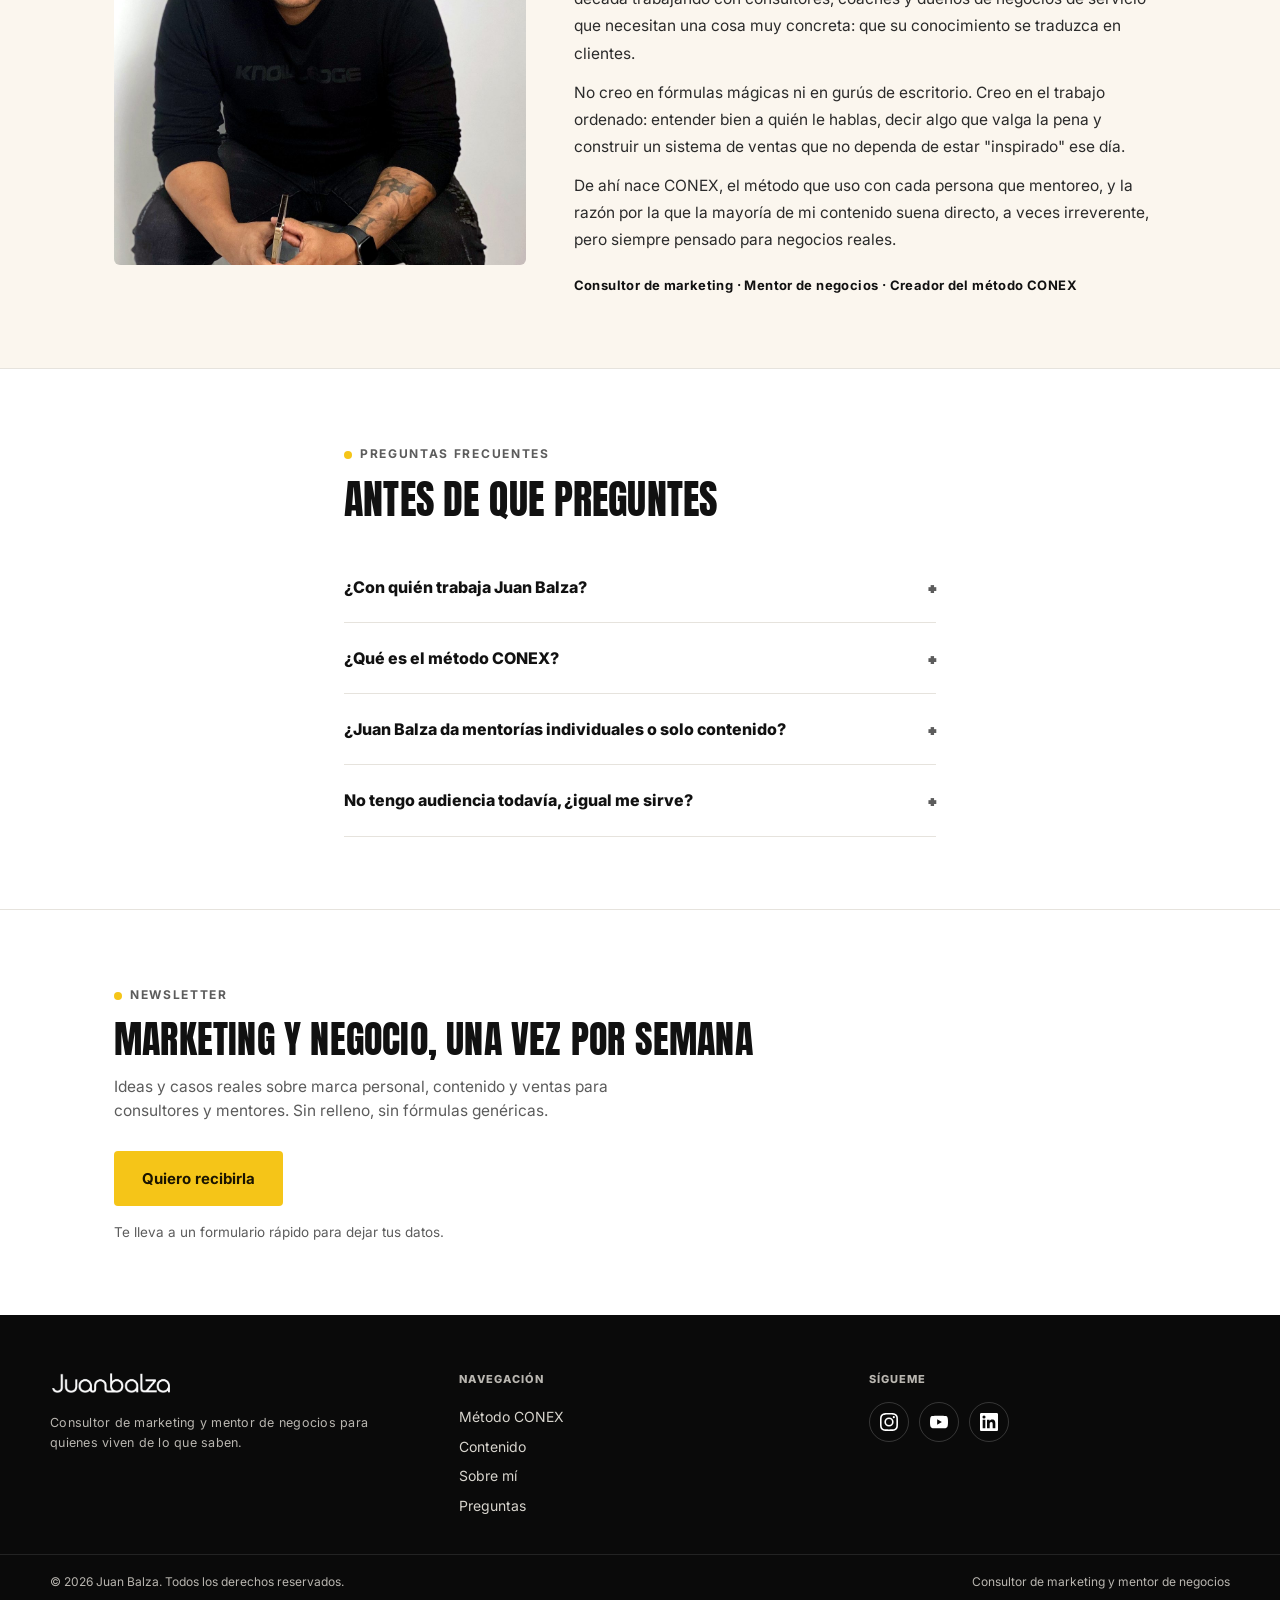
==== commit 15fb30dc: "Foto nueva solo en Sobre mi; el hero conserva la foto original" ====
--- a/website/index.html
+++ b/website/index.html
@@ -310,7 +310,7 @@
   <section class="about" id="sobre-mi">
     <div class="wrap">
       <div class="about-photo">
-        <img src="assets/photos/portrait-hero.jpg" alt="Juan Balza">
+        <img src="assets/photos/portrait-about.jpg" alt="Juan Balza">
       </div>
       <div class="about-copy">
         <span class="eyebrow">Sobre mí</span>
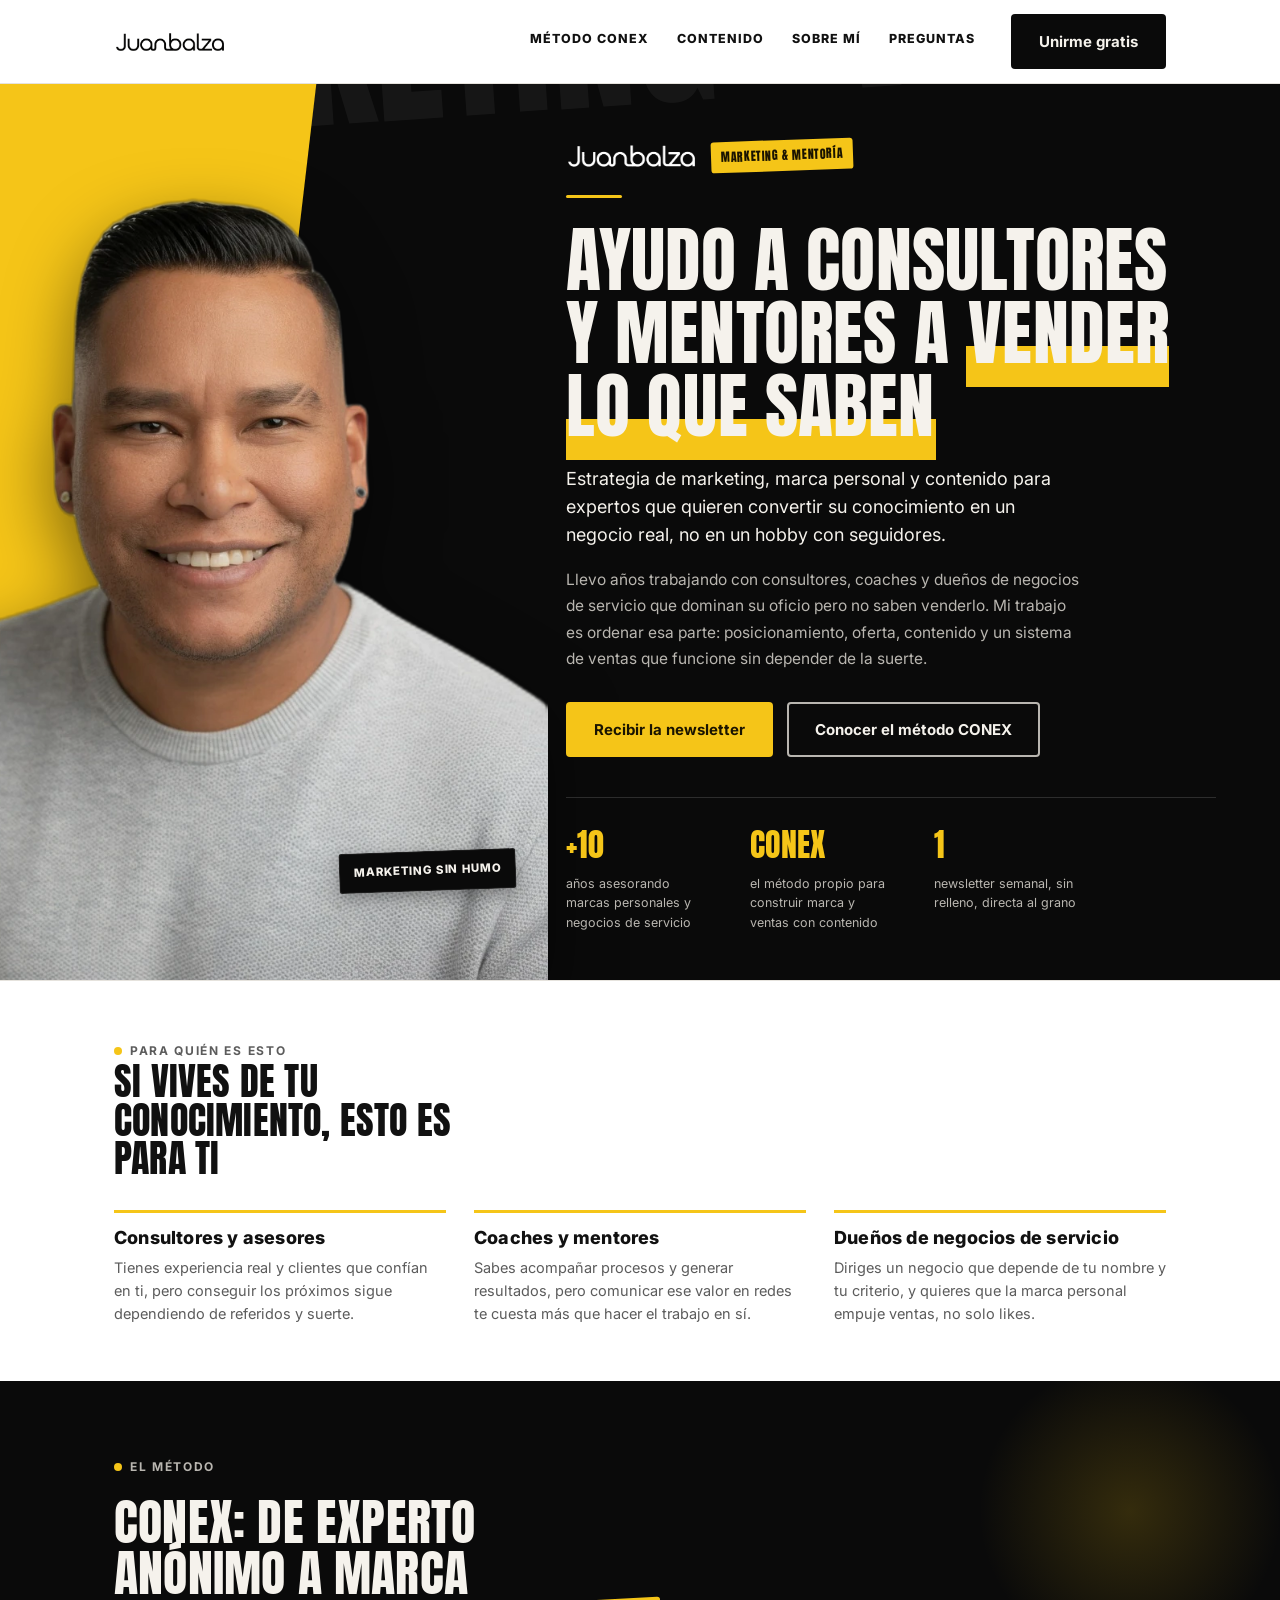
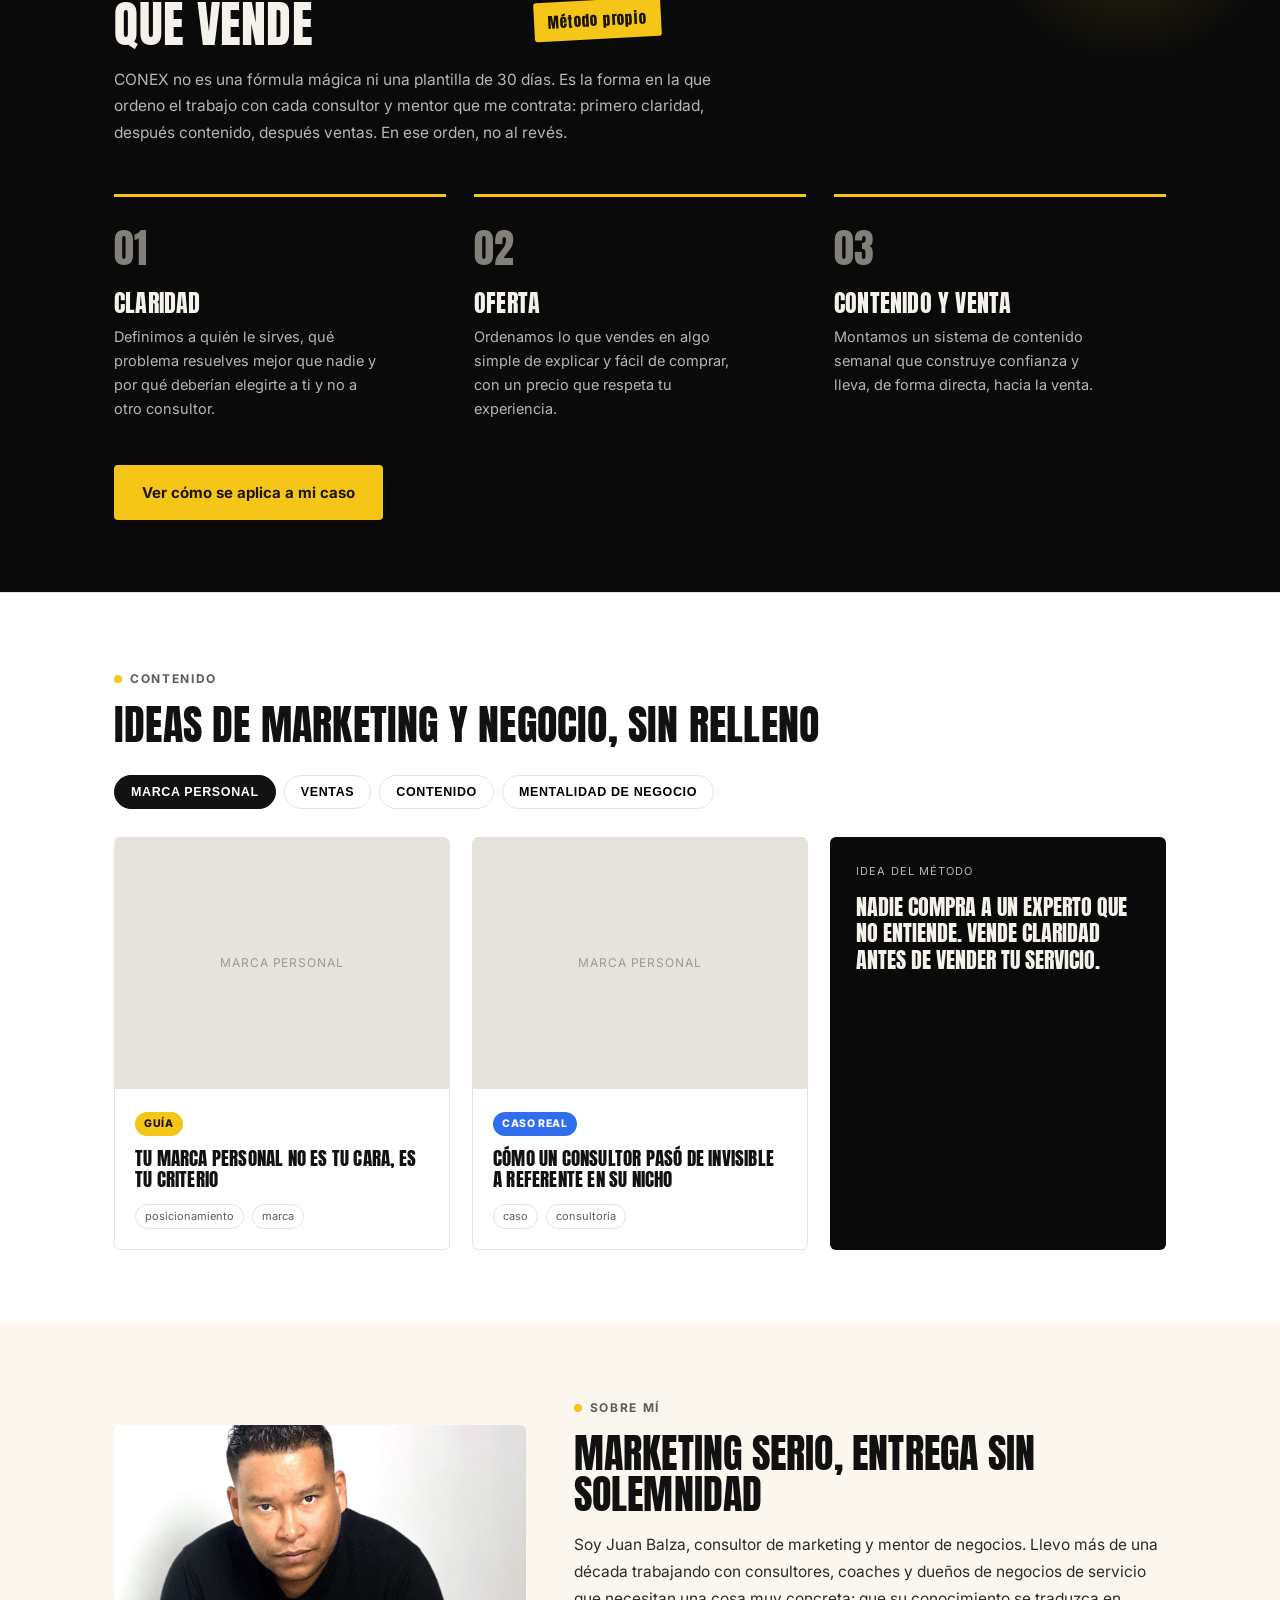
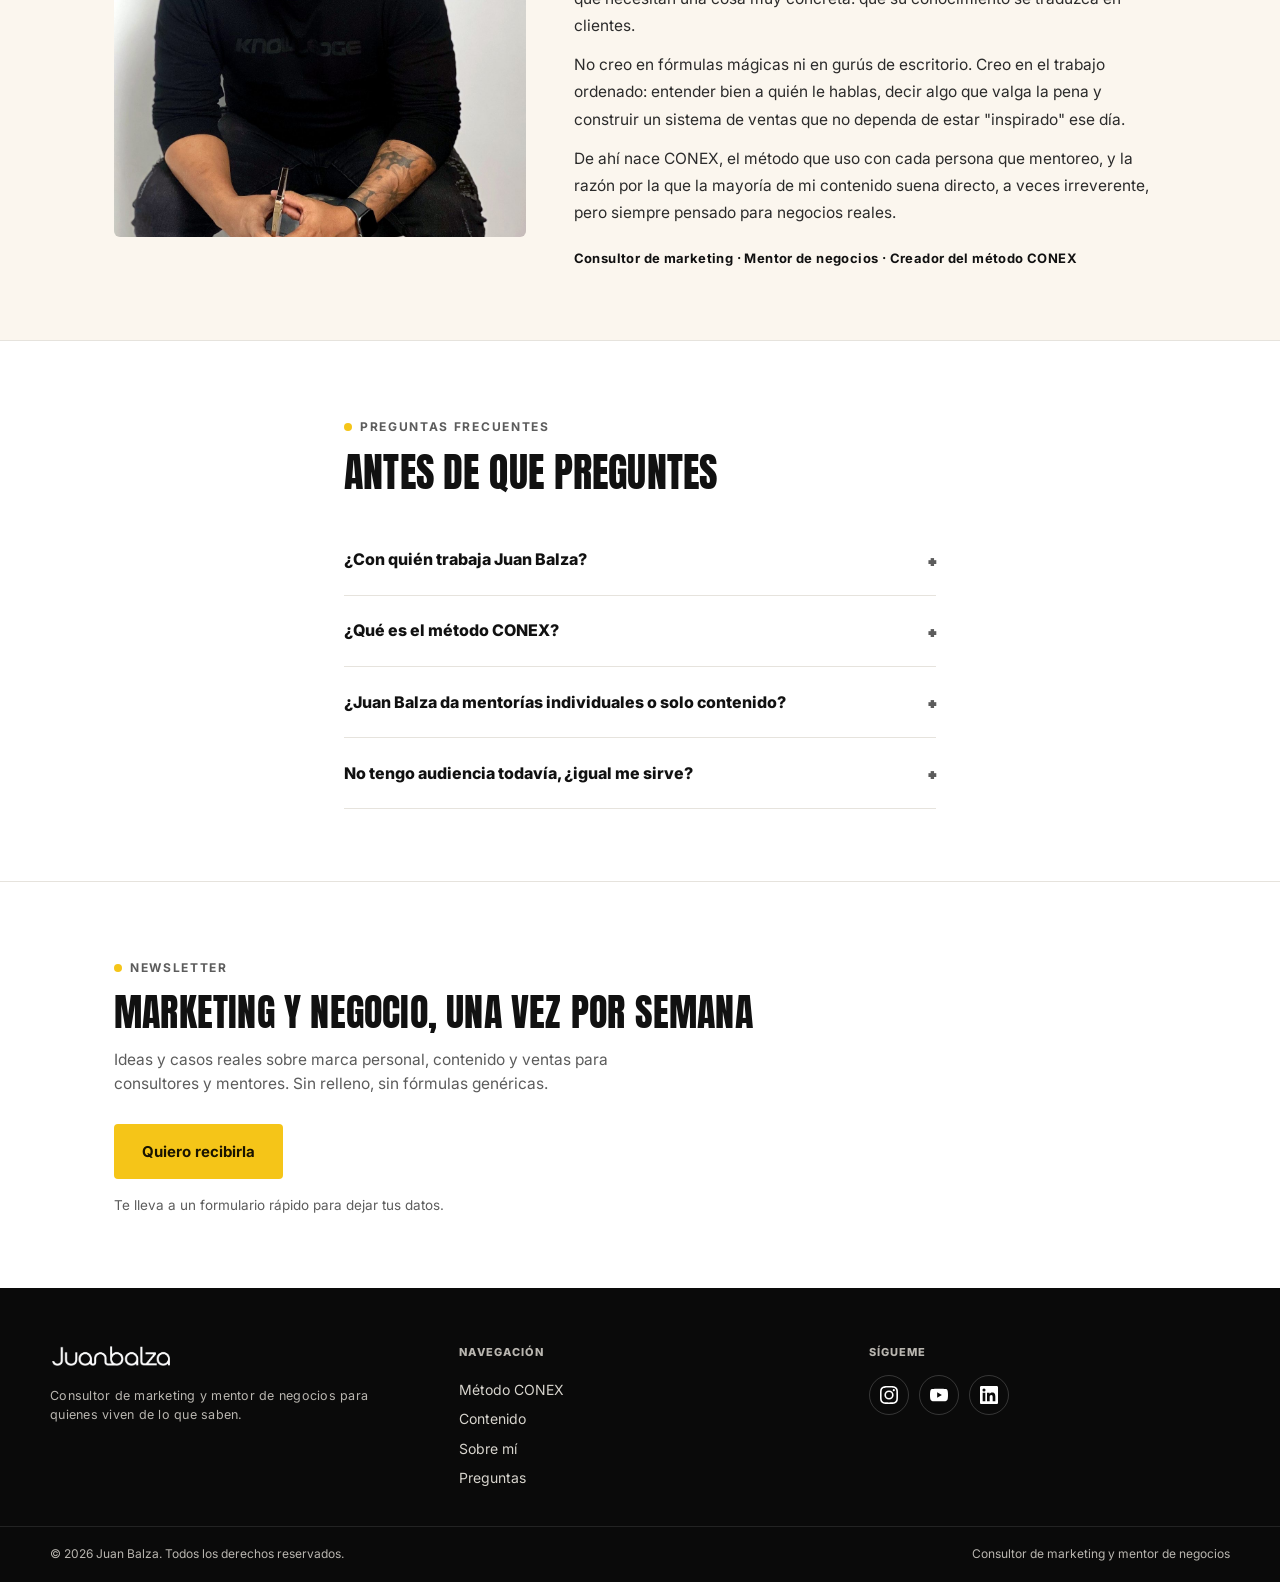
==== commit 9310107f: "Rediseña el hero: fondo oscuro, franja diagonal amarilla, foto grande recortada y logo" ====
--- a/website/index.html
+++ b/website/index.html
@@ -105,34 +105,45 @@
 
   <!-- ================= HERO ================= -->
   <section class="hero">
-    <div class="wrap">
-      <div class="hero-copy-col">
-        <span class="eyebrow">Consultor de marketing · Mentor de negocios</span>
-        <h1>Ayudo a consultores y mentores a <span class="highlight">vender lo que saben</span></h1>
-        <p class="hero-lede">Estrategia de marketing, marca personal y contenido para expertos que quieren convertir su conocimiento en un negocio real, no en un hobby con seguidores.</p>
-        <p class="hero-copy">Llevo años trabajando con consultores, coaches y dueños de negocios de servicio que dominan su oficio pero no saben venderlo. Mi trabajo es ordenar esa parte: posicionamiento, oferta, contenido y un sistema de ventas que funcione sin depender de la suerte.</p>
-        <div class="hero-ctas">
-          <a class="btn btn-accent" href="#newsletter">Recibir la newsletter</a>
-          <a class="btn btn-outline" href="#metodo">Conocer el método CONEX</a>
-        </div>
-        <div class="hero-stats">
-          <div>
-            <div class="num">+10</div>
-            <div class="lbl">años asesorando marcas personales y negocios de servicio</div>
-          </div>
-          <div>
-            <div class="num">CONEX</div>
-            <div class="lbl">el método propio para construir marca y ventas con contenido</div>
-          </div>
-          <div>
-            <div class="num">1</div>
-            <div class="lbl">newsletter semanal, sin relleno, directa al grano</div>
-          </div>
-        </div>
-      </div>
-      <div class="hero-photo">
-        <img src="assets/photos/portrait-hero.jpg" alt="Juan Balza, consultor de marketing y mentor de negocios">
+    <div class="hero-ghosttext" aria-hidden="true">
+      <span>MARKETING · VENTAS · ESTRATEGIA · MARCA · CONTENIDO · MARKETING · VENTAS · ESTRATEGIA · MARCA · CONTENIDO ·</span>
+    </div>
+    <div class="hero-grid">
+      <div class="hero-visual">
+        <span class="hero-stripe-outline" aria-hidden="true"></span>
+        <span class="hero-stripe" aria-hidden="true"></span>
+        <img class="hero-photo-cut" src="assets/photos/hero-strategist.webp" alt="Juan Balza, consultor de marketing y mentor de negocios">
         <span class="hero-badge">Marketing sin humo</span>
+      </div>
+      <div class="hero-content">
+        <div class="hero-brandrow">
+          <img class="hero-wordmark" src="assets/logo/juanbalza-wordmark.png" alt="Juan Balza">
+          <span class="hero-brandtag">Marketing &amp; mentoría</span>
+        </div>
+        <div class="hero-divider" aria-hidden="true"></div>
+        <div class="hero-copy-col">
+          <h1>Ayudo a consultores y mentores a <span class="highlight">vender lo que saben</span></h1>
+          <p class="hero-lede">Estrategia de marketing, marca personal y contenido para expertos que quieren convertir su conocimiento en un negocio real, no en un hobby con seguidores.</p>
+          <p class="hero-copy">Llevo años trabajando con consultores, coaches y dueños de negocios de servicio que dominan su oficio pero no saben venderlo. Mi trabajo es ordenar esa parte: posicionamiento, oferta, contenido y un sistema de ventas que funcione sin depender de la suerte.</p>
+          <div class="hero-ctas">
+            <a class="btn btn-accent" href="#newsletter">Recibir la newsletter</a>
+            <a class="btn btn-outline-dark" href="#metodo">Conocer el método CONEX</a>
+          </div>
+          <div class="hero-stats">
+            <div>
+              <div class="num">+10</div>
+              <div class="lbl">años asesorando marcas personales y negocios de servicio</div>
+            </div>
+            <div>
+              <div class="num">CONEX</div>
+              <div class="lbl">el método propio para construir marca y ventas con contenido</div>
+            </div>
+            <div>
+              <div class="num">1</div>
+              <div class="lbl">newsletter semanal, sin relleno, directa al grano</div>
+            </div>
+          </div>
+        </div>
       </div>
     </div>
   </section>
--- a/website/styles.css
+++ b/website/styles.css
@@ -194,62 +194,80 @@
 
 /* ---------- hero ---------- */
 .hero {
-  padding: 64px 0 56px;
-}
-.hero .wrap {
+  position: relative;
+  overflow: hidden;
+  background: var(--carbon);
+  color: var(--on-dark);
+  display: flex;
+  flex-direction: column;
+  min-height: min(860px, 94vh);
+}
+.hero-ghosttext {
+  position: absolute;
+  inset: -10% 0 auto 0;
+  z-index: 0;
+  pointer-events: none;
+  white-space: nowrap;
+  transform: rotate(-4deg);
+  transform-origin: left top;
+}
+.hero-ghosttext span {
+  display: block;
+  font-family: var(--font-display);
+  text-transform: uppercase;
+  font-size: clamp(90px, 13vw, 190px);
+  line-height: 1;
+  letter-spacing: 0.01em;
+  color: rgba(255,255,255,.05);
+}
+.hero-grid {
+  position: relative;
+  z-index: 1;
+  flex: 1;
   display: grid;
-  grid-template-columns: 1.05fr .95fr;
-  gap: 56px;
-  align-items: center;
-}
-.hero h1 {
-  font-size: clamp(38px, 5.2vw, 68px);
-  margin-top: 18px;
-}
-.hero-lede {
-  margin-top: 22px;
-  font-size: 18px;
-  color: var(--ink-700);
-  max-width: 46ch;
-}
-.hero-copy {
-  margin-top: 18px;
-  font-size: 15.5px;
-  color: var(--ink-500);
-  max-width: 52ch;
-  line-height: 1.7;
-}
-.hero-ctas { display: flex; gap: 14px; margin-top: 30px; flex-wrap: wrap; }
-.hero-stats {
-  display: flex;
-  gap: 40px;
-  margin-top: 40px;
-  padding-top: 22px;
-  border-top: 1px solid var(--ink-150);
-  flex-wrap: wrap;
-}
-.hero-stats .num {
-  font-family: var(--font-display);
-  font-size: 32px;
-}
-.hero-stats .lbl {
-  font-size: 12.5px;
-  color: var(--ink-500);
-  max-width: 18ch;
-  margin-top: 4px;
-}
-.hero-photo { position: relative; justify-self: end; width: 100%; max-width: 420px; }
-.hero-photo img {
-  width: 100%;
-  aspect-ratio: 3/4;
-  object-fit: cover;
-  border-radius: 6px;
-  box-shadow: 14px 14px 0 var(--accent);
-}
-.hero-badge {
+  grid-template-columns: minmax(300px, 42%) 1fr;
+  align-items: stretch;
+}
+.hero-visual {
+  position: relative;
+  min-height: 420px;
+}
+.hero-stripe,
+.hero-stripe-outline {
   position: absolute;
-  right: -10px;
-  bottom: 22px;
+  top: -6%;
+  bottom: -6%;
+  left: -18%;
+  width: 78%;
+  z-index: 0;
+}
+.hero-stripe {
+  background: var(--accent);
+  clip-path: polygon(0 0, 100% 0, 72% 100%, 0% 100%);
+}
+.hero-stripe-outline {
+  left: 4%;
+  width: 62%;
+  border: 1.5px solid rgba(245,197,24,.45);
+  clip-path: polygon(0 0, 100% 0, 68% 100%, 0% 100%);
+  background: transparent;
+}
+.hero-photo-cut {
+  position: absolute;
+  right: -2%;
+  bottom: 0;
+  left: auto;
+  height: 90%;
+  width: auto;
+  max-width: none;
+  z-index: 2;
+  filter: drop-shadow(0 26px 34px rgba(0,0,0,.5));
+}
+.hero-visual .hero-badge {
+  position: absolute;
+  right: 4%;
+  bottom: 10%;
+  z-index: 3;
   background: var(--carbon);
   color: var(--on-dark);
   font-size: 11.5px;
@@ -259,12 +277,81 @@
   padding: 10px 14px;
   border-radius: 3px;
   transform: rotate(-2deg);
-  box-shadow: 0 6px 18px rgba(0,0,0,.18);
-}
-
-@media (max-width: 860px) {
-  .hero .wrap { grid-template-columns: 1fr; }
-  .hero-photo { justify-self: start; max-width: 320px; }
+  box-shadow: 0 6px 18px rgba(0,0,0,.35);
+  border: 1px solid rgba(255,255,255,.1);
+}
+.hero-content {
+  position: relative;
+  z-index: 3;
+  display: flex;
+  flex-direction: column;
+  justify-content: center;
+  padding: 56px var(--margin-page) 48px 28px;
+}
+.hero-brandrow { display: flex; align-items: center; gap: 14px; flex-wrap: wrap; }
+.hero-wordmark { height: 26px; width: auto; filter: brightness(0) invert(1); }
+.hero-brandtag {
+  font-family: var(--font-display);
+  text-transform: uppercase;
+  letter-spacing: 0.05em;
+  font-size: 12px;
+  background: var(--accent);
+  color: var(--accent-ink);
+  padding: 6px 10px;
+  border-radius: 3px;
+  transform: rotate(-2deg);
+}
+.hero-divider { width: 56px; height: 3px; background: var(--accent); margin: 24px 0 26px; border-radius: 2px; }
+.hero h1 {
+  color: var(--on-dark);
+  font-size: clamp(40px, 5.6vw, 74px);
+}
+.hero-lede {
+  margin-top: 22px;
+  font-size: 18px;
+  color: var(--on-dark);
+  max-width: 46ch;
+}
+.hero-copy {
+  margin-top: 18px;
+  font-size: 15.5px;
+  color: var(--on-dark-muted);
+  max-width: 52ch;
+  line-height: 1.7;
+}
+.hero-ctas { display: flex; gap: 14px; margin-top: 30px; flex-wrap: wrap; }
+.hero-stats {
+  display: flex;
+  gap: 40px;
+  margin-top: 40px;
+  padding-top: 22px;
+  border-top: 1px solid rgba(255,255,255,.14);
+  flex-wrap: wrap;
+}
+.hero-stats .num {
+  font-family: var(--font-display);
+  font-size: 32px;
+  color: var(--accent);
+}
+.hero-stats .lbl {
+  font-size: 12.5px;
+  color: var(--on-dark-muted);
+  max-width: 18ch;
+  margin-top: 4px;
+}
+
+@media (max-width: 960px) {
+  .hero-grid { grid-template-columns: 1fr; }
+  .hero-visual { min-height: 380px; }
+  .hero-photo-cut { right: auto; left: 50%; transform: translateX(-50%); height: 96%; }
+  .hero-content { padding: 40px var(--margin-page) 48px; }
+}
+
+@media (max-width: 540px) {
+  .hero-visual { min-height: 300px; }
+  .hero-photo-cut { height: 92%; }
+  .hero-ghosttext { display: none; }
+  .hero-stats { gap: 24px; }
 }
 
 /* ---------- audience / intro band ---------- */
